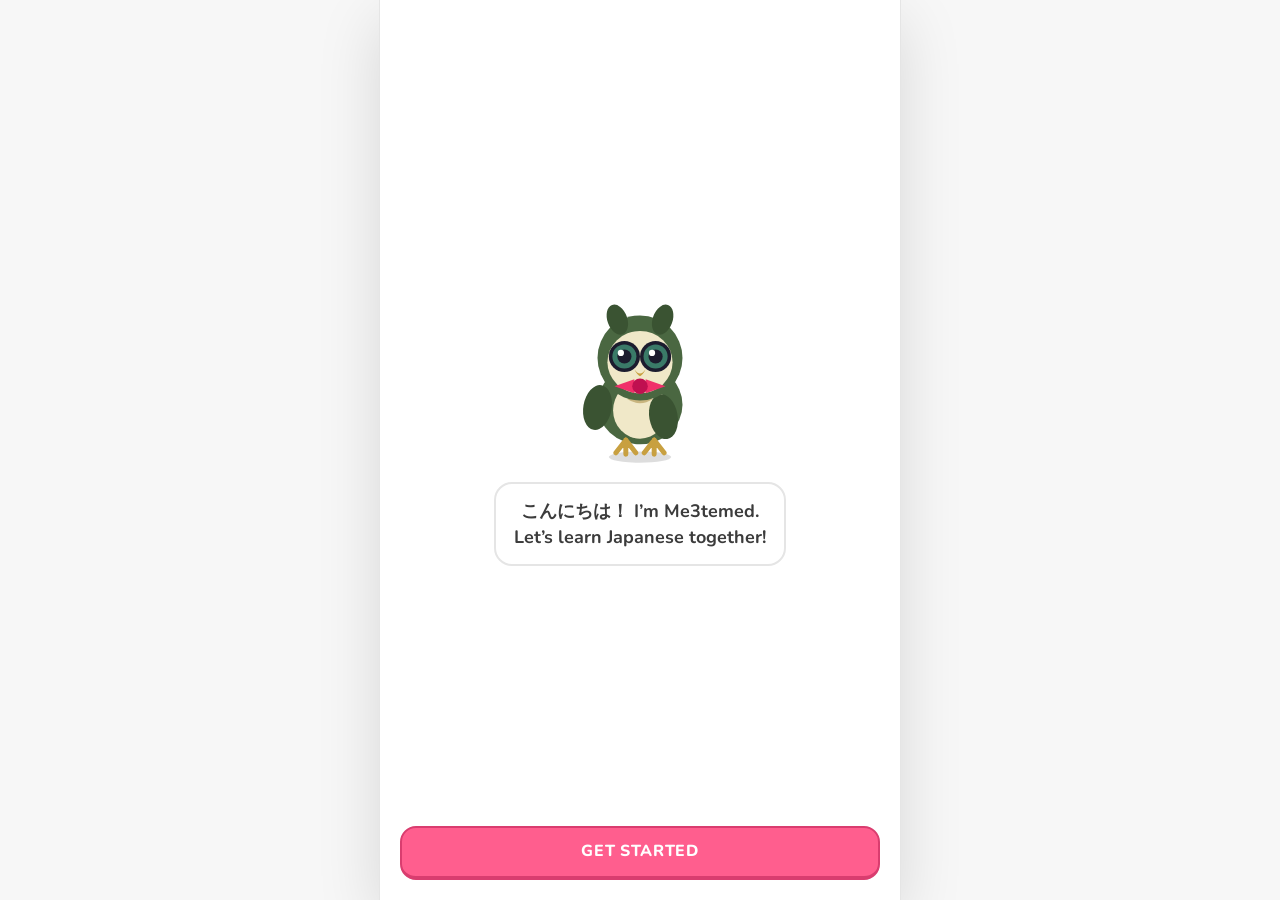
==== app/index.html @ 2edaefe3 "Add Sakura Study iPhone app (Duolingo-style PWA in app/) A separate mobile app that installs to the " ====
<!doctype html>
<html lang="en">
<head>
  <meta charset="utf-8">
  <meta name="viewport" content="width=device-width, initial-scale=1, viewport-fit=cover, user-scalable=no">
  <title>Sakura Study</title>
  <meta name="description" content="Learn Japanese for the JLPT N5 — bite-sized lessons, streaks and practice on the go.">
  <meta name="theme-color" content="#ff5e8e">
  <!-- iPhone: install to Home Screen and run full-screen -->
  <meta name="apple-mobile-web-app-capable" content="yes">
  <meta name="mobile-web-app-capable" content="yes">
  <meta name="apple-mobile-web-app-status-bar-style" content="default">
  <meta name="apple-mobile-web-app-title" content="Sakura Study">
  <link rel="apple-touch-icon" href="icons/icon-180.png">
  <link rel="icon" type="image/png" sizes="192x192" href="icons/icon-192.png">
  <link rel="manifest" href="manifest.webmanifest">
  <link rel="preconnect" href="https://fonts.googleapis.com">
  <link rel="preconnect" href="https://fonts.gstatic.com" crossorigin>
  <link href="https://fonts.googleapis.com/css2?family=Nunito:wght@600;700;800;900&display=swap" rel="stylesheet">
  <link rel="stylesheet" href="app.css">
</head>
<body>
  <div class="app">
    <main id="screen"></main>
    <nav id="tabbar" aria-label="Main"></nav>
  </div>
  <noscript><p style="padding:2rem;text-align:center">Sakura Study needs JavaScript.</p></noscript>

  <!-- Study content is shared with the website (../assets/js/data) -->
  <script defer src="../assets/js/data/grammar.js"></script>
  <script defer src="../assets/js/data/kana.js"></script>
  <script defer src="../assets/js/data/kanji.js"></script>
  <script defer src="../assets/js/data/vocab.js"></script>
  <script defer src="../assets/js/data/phrases.js"></script>
  <script defer src="../assets/js/data/practice.js"></script>

  <script defer src="js/core.js"></script>
  <script defer src="js/course.js"></script>
  <script defer src="js/lesson.js"></script>
  <script defer src="js/screens.js"></script>
  <script defer src="js/main.js"></script>
</body>
</html>
---- app/app.css ----
/* Sakura Study — iPhone app. Mobile-first, Duolingo-style: chunky 3D buttons, bright colours. */
:root {
  --pink: #ff5e8e; --pink-d: #d93d6f; --pink-soft: #ffe3ec;
  --green: #58cc02; --green-d: #46a302; --green-soft: #d7ffb8;
  --red: #ff4b4b; --red-d: #d63a3a; --red-soft: #ffdfe0;
  --blue: #1cb0f6; --blue-d: #1899d6;
  --gold: #ffc800; --gold-d: #e0ae00; --orange: #ff9600;
  --bg: #ffffff; --bg2: #f7f7f7; --card: #ffffff;
  --text: #3c3c3c; --text2: #777777; --text3: #afafaf;
  --line: #e5e5e5; --line-d: #cecece;
  --locked: #e5e5e5; --locked-d: #b7b7b7;
  --font: "Nunito", -apple-system, "SF Pro Rounded", "Hiragino Maru Gothic ProN", system-ui, sans-serif;
  --jp: "Hiragino Sans", "Hiragino Kaku Gothic ProN", "Noto Sans JP", "Yu Gothic", sans-serif;
  --safe-t: env(safe-area-inset-top, 0px); --safe-b: env(safe-area-inset-bottom, 0px);
  --tabbar: 64px;
}
@media (prefers-color-scheme: dark) {
  :root {
    --bg: #131f24; --bg2: #1a2a31; --card: #1a2a31;
    --text: #f1f7fb; --text2: #a5b5be; --text3: #52656d;
    --line: #37464f; --line-d: #2a373e; --locked: #37464f; --locked-d: #24323a;
    --pink-soft: #4a2333; --green-soft: #26391a; --red-soft: #452628;
  }
}

* { box-sizing: border-box; -webkit-tap-highlight-color: transparent; }
html, body { margin: 0; height: 100%; background: var(--bg); color: var(--text); font: 600 16px/1.45 var(--font); overscroll-behavior: none; }
body { -webkit-user-select: none; user-select: none; -webkit-touch-callout: none; }
input { -webkit-user-select: text; user-select: text; }
[lang="ja"], .jp { font-family: var(--jp); }
button { font: inherit; color: inherit; border: 0; background: none; padding: 0; cursor: pointer; touch-action: manipulation; }
h1, h2, h3 { margin: 0; font-weight: 800; letter-spacing: -.01em; }
p { margin: 0 0 .6em; }
a { color: var(--blue); }
.muted { color: var(--text2); }
.small { font-size: 13px; }
.center { text-align: center; }
.row { display: flex; align-items: center; gap: 10px; }
.row.center { justify-content: center; }
.ic { width: 22px; height: 22px; flex: none; }

/* ── App frame ── */
.app { position: relative; height: 100dvh; max-width: 520px; margin: 0 auto; display: flex; flex-direction: column; background: var(--bg); overflow: hidden; }
@media (min-width: 600px) { body { background: var(--bg2); } .app { box-shadow: 0 0 0 1px var(--line), 0 20px 60px #0002; } }
#screen { flex: 1; overflow-y: auto; -webkit-overflow-scrolling: touch; padding-top: var(--safe-t); padding-bottom: 24px; }
.screen { padding: 0 16px; }

#tabbar {
  display: grid; grid-template-columns: repeat(4, 1fr); flex: none; height: calc(var(--tabbar) + var(--safe-b)); padding-bottom: var(--safe-b);
  border-top: 2px solid var(--line); background: var(--bg);
}
#tabbar button { display: flex; flex-direction: column; align-items: center; justify-content: center; gap: 2px; color: var(--text3); font-size: 11px; font-weight: 800; text-transform: uppercase; letter-spacing: .04em; }
#tabbar button .ic, .tab-glyph { width: 28px; height: 28px; }
.tab-glyph { display: grid; place-items: center; font-size: 22px; font-weight: 700; }
#tabbar button.on { color: var(--pink); }
#tabbar button.on .ic, #tabbar button.on .tab-glyph { transform: scale(1.08); }
body.in-lesson #tabbar { display: none; }

/* ── Buttons (3D) ── */
.btn {
  display: inline-flex; align-items: center; justify-content: center; gap: 8px; min-height: 48px; padding: 0 20px; border-radius: 16px;
  background: var(--bg); color: var(--text); border: 2px solid var(--line); border-bottom-width: 4px;
  font-weight: 800; font-size: 15px; text-transform: uppercase; letter-spacing: .04em; transition: transform .05s, filter .1s;
}
.btn:active:not(:disabled) { transform: translateY(2px); border-bottom-width: 2px; margin-bottom: 2px; }
.btn.block { display: flex; width: 100%; }
.btn.block + .btn.block { margin-top: 10px; }
.btn.lg { min-height: 54px; font-size: 16px; }
.btn.primary { background: var(--pink); border-color: var(--pink-d); color: #fff; }
.btn.success { background: var(--green); border-color: var(--green-d); color: #fff; }
.btn.danger { background: var(--red); border-color: var(--red-d); color: #fff; }
.btn.unit-btn { background: var(--u); border-color: var(--ud); color: #fff; }
.btn.ghost { border-color: transparent; background: transparent; color: var(--blue); }
.btn.ghost.danger { color: var(--red); background: transparent; }
.btn:disabled { background: var(--line); border-color: var(--line); color: var(--text3); cursor: default; }
.icon-btn { width: 40px; height: 40px; display: grid; place-items: center; border-radius: 12px; color: var(--text3); }
.icon-btn .ic { width: 26px; height: 26px; }

/* ── Status bar ── */
.status-bar { position: sticky; top: 0; z-index: 10; display: flex; justify-content: space-between; align-items: center; margin: 0 -16px; padding: 10px 16px; background: var(--bg); border-bottom: 2px solid var(--line); }
.status { display: flex; align-items: center; gap: 6px; font-weight: 800; font-size: 16px; padding: 6px 8px; border-radius: 12px; }
.status:active { background: var(--bg2); }
.status.flag { font-size: 26px; padding: 0 4px; }
.status .ic { width: 24px; height: 24px; }
.status.streak { color: var(--text3); }
.status.streak.lit { color: var(--orange); }
.status.xp { color: var(--gold); }
.status.heart { color: var(--red); }

.install-tip { display: flex; align-items: center; gap: 12px; margin: 12px 0 0; padding: 12px 14px; border-radius: 16px; border: 2px solid var(--line); font-size: 14px; }
.install-tip > span { width: 36px; height: 36px; display: grid; place-items: center; border-radius: 10px; background: var(--blue); color: #fff; flex: none; }
.install-tip > div { flex: 1; }

.goal-strip { display: flex; align-items: center; gap: 10px; margin: 14px 0 4px; padding: 12px 14px; border: 2px solid var(--line); border-radius: 16px; font-size: 14px; cursor: pointer; }
.goal-strip > span { font-weight: 800; }
.goal-strip b { color: var(--text2); font-size: 13px; white-space: nowrap; }
.goal-bar { flex: 1; height: 14px; border-radius: 99px; background: var(--line); overflow: hidden; }
.goal-bar i { display: block; height: 100%; border-radius: inherit; background: var(--gold); box-shadow: inset 0 -4px 0 #0001; transition: width .6s; }

/* ── Learning path ── */
.unit { margin-top: 18px; }
.unit-head {
  position: sticky; top: 64px; z-index: 5; display: flex; align-items: center; justify-content: space-between; gap: 12px;
  padding: 14px 16px; border-radius: 16px; background: var(--u); color: #fff; box-shadow: 0 4px 0 var(--ud);
}
.unit-kicker { font-size: 13px; font-weight: 800; opacity: .85; text-transform: uppercase; letter-spacing: .05em; }
.unit-head h2 { font-size: 20px; line-height: 1.2; }
.unit-jp { font-size: 14px; opacity: .9; }
.guide-btn { width: 48px; height: 48px; flex: none; display: grid; place-items: center; border-radius: 14px; border: 2px solid #fff6; color: #fff; }
.guide-btn:active { background: #fff3; }
.nodes { display: flex; flex-direction: column; align-items: center; gap: 18px; padding: 28px 0 12px; }
.node-wrap { position: relative; display: flex; flex-direction: column; align-items: center; }
.node {
  width: 72px; height: 64px; border-radius: 50%; display: grid; place-items: center; color: #fff;
  background: var(--u); box-shadow: 0 7px 0 var(--ud); transition: transform .08s, box-shadow .08s;
}
.node .ic { width: 32px; height: 32px; }
.node:active { transform: translateY(5px); box-shadow: 0 2px 0 var(--ud); }
.node.done { background: var(--gold); box-shadow: 0 7px 0 var(--gold-d); }
.node.locked { background: var(--locked); box-shadow: 0 7px 0 var(--locked-d); color: var(--locked-d); }
.node.current { outline: 6px solid color-mix(in srgb, var(--u) 25%, transparent); outline-offset: 6px; animation: nodePulse 2s ease-in-out infinite; }
@keyframes nodePulse { 50% { outline-offset: 10px; outline-color: color-mix(in srgb, var(--u) 10%, transparent); } }
.start-bubble {
  position: absolute; top: -40px; padding: 7px 12px; border-radius: 12px; background: var(--bg); color: var(--u); border: 2px solid var(--line);
  font-weight: 800; font-size: 15px; letter-spacing: .04em; animation: bob 1.4s ease-in-out infinite; z-index: 2; white-space: nowrap;
}
.start-bubble::after { content: ""; position: absolute; left: 50%; bottom: -8px; width: 12px; height: 12px; background: var(--bg); border-right: 2px solid var(--line); border-bottom: 2px solid var(--line); transform: translateX(-50%) rotate(45deg); }
@keyframes bob { 50% { transform: translateY(-5px); } }
.path-owl { position: absolute; top: -10px; pointer-events: none; }
.path-owl .owl { width: 64px; }
.path-end { text-align: center; padding: 30px 0 10px; color: var(--text2); }
.path-end .owl { width: 110px; }

/* ── Sheets & toasts ── */
.sheet-overlay { position: fixed; inset: 0; z-index: 100; background: #0006; display: flex; align-items: flex-end; justify-content: center; opacity: 0; transition: opacity .2s; }
.sheet-overlay.open { opacity: 1; }
.sheet { width: 100%; max-width: 520px; max-height: 88dvh; overflow-y: auto; background: var(--bg); border-radius: 24px 24px 0 0; padding: 8px 20px calc(20px + var(--safe-b)); transform: translateY(40px); transition: transform .25s cubic-bezier(.2, .8, .2, 1); }
.sheet-overlay.open .sheet { transform: none; }
.sheet-grip { width: 40px; height: 5px; border-radius: 9px; background: var(--line); margin: 0 auto 14px; }
.sheet-body h2 { font-size: 22px; margin-bottom: 8px; }
.sheet-body .btn { margin-top: 14px; }
.sheet-body .btn.block + .btn.block { margin-top: 10px; }
.toast { position: fixed; left: 50%; top: calc(16px + var(--safe-t)); z-index: 200; transform: translate(-50%, -20px); opacity: 0; transition: .25s; padding: 12px 18px; border-radius: 16px; background: var(--text); color: var(--bg); font-weight: 800; font-size: 14px; max-width: 90vw; text-align: center; }
.toast.show { opacity: 1; transform: translate(-50%, 0); }
.confetti { position: fixed; inset: 0; width: 100vw; height: 100vh; pointer-events: none; z-index: 300; }

.lesson-pop { text-align: center; }
.pop-kicker { font-size: 13px; font-weight: 800; text-transform: uppercase; letter-spacing: .06em; color: var(--u, var(--pink)); }
.pop-preview { font-size: 26px; letter-spacing: .1em; margin: 10px 0 4px; color: var(--text); word-break: break-all; }
.guide section { padding: 12px 0; border-bottom: 2px solid var(--line); }
.guide h3 { font-size: 17px; color: var(--u); margin-bottom: 4px; }
.guide p { color: var(--text2); font-weight: 600; margin: 0; }
.guide > h3 { margin-top: 14px; color: var(--text); }
.guide-ex { display: flex; gap: 10px; align-items: center; margin-top: 8px; padding: 10px; border-radius: 14px; background: var(--bg2); }
.guide-ex small { color: var(--text2); }
.key-words { display: grid; grid-template-columns: repeat(2, 1fr); gap: 8px; margin-top: 8px; }
.kw { display: flex; flex-direction: column; align-items: flex-start; padding: 10px 12px; border: 2px solid var(--line); border-bottom-width: 4px; border-radius: 14px; text-align: left; }
.kw span { font-size: 18px; }
.kw small { color: var(--text2); font-size: 12px; }

/* streak / goal / hearts sheets */
.streak-big { display: inline-flex; align-items: center; gap: 4px; color: var(--orange); margin: 6px 0; }
.streak-big .ic { width: 72px; height: 72px; }
.streak-big b { font-size: 64px; line-height: 1; }
.streak-big.off { color: var(--text3); }
.week-dots { display: flex; justify-content: center; gap: 8px; margin: 14px 0; }
.week-dots span { display: flex; flex-direction: column; align-items: center; gap: 4px; font-size: 12px; color: var(--text3); font-weight: 800; }
.week-dots i { width: 34px; height: 34px; border-radius: 50%; background: var(--line); display: grid; place-items: center; color: #fff; }
.week-dots i .ic { width: 18px; height: 18px; }
.week-dots .on i { background: var(--orange); }
.week-dots .today { color: var(--orange); }
.goal-ring { display: flex; justify-content: center; margin: 10px 0; }
.ring-text { fill: var(--text); font: 800 20px var(--font); }
.hearts-row { display: flex; justify-content: center; gap: 6px; margin: 8px 0; color: var(--line); }
.hearts-row .ic { width: 40px; height: 40px; }
.hearts-row .on { color: var(--red); }

/* ── Screens ── */
.screen-head { padding: 20px 0 14px; }
.screen-head h1 { font-size: 26px; }
.seg { display: grid; grid-template-columns: 1fr 1fr; gap: 0; padding: 4px; border-radius: 16px; background: var(--bg2); margin-bottom: 14px; border: 2px solid var(--line); }
.seg button { min-height: 42px; border-radius: 12px; font-size: 18px; font-weight: 700; color: var(--text2); }
.seg button.on { background: var(--bg); color: var(--pink); box-shadow: 0 2px 0 var(--line); }
.letters-progress { display: flex; align-items: center; gap: 10px; margin: 16px 0 6px; font-size: 14px; color: var(--text2); }
.letters-title { font-size: 15px; text-transform: uppercase; letter-spacing: .05em; color: var(--text2); margin: 18px 0 10px; }
.letters { display: grid; grid-template-columns: repeat(5, 1fr); gap: 8px; }
.letters.combo { grid-template-columns: repeat(4, 1fr); }
.letter { position: relative; display: flex; flex-direction: column; align-items: center; justify-content: center; min-height: 70px; padding: 6px 2px 10px; border: 2px solid var(--line); border-bottom-width: 4px; border-radius: 14px; overflow: hidden; }
.letter span { font-size: 26px; line-height: 1.1; }
.letter small { color: var(--text3); font-size: 12px; font-weight: 800; }
.letter i { position: absolute; left: 8px; bottom: 5px; height: 4px; border-radius: 4px; background: var(--gold); max-width: calc(100% - 16px); }
.letter.empty { border: 0; }
.letter:active, .letter.pulse { transform: translateY(2px); border-bottom-width: 2px; background: var(--pink-soft); }

.practice-list { display: grid; gap: 12px; }
.pcard { display: flex; align-items: center; gap: 14px; padding: 14px; border: 2px solid var(--line); border-bottom-width: 4px; border-radius: 18px; text-align: left; }
.pcard:active { transform: translateY(2px); border-bottom-width: 2px; }
.pcard-icon { width: 54px; height: 54px; flex: none; display: grid; place-items: center; border-radius: 14px; background: var(--u); color: #fff; font-size: 26px; box-shadow: 0 4px 0 var(--ud); }
.pcard-text { flex: 1; display: flex; flex-direction: column; }
.pcard-text small { color: var(--text2); font-size: 14px; }
.chev { font-size: 30px; color: var(--text3); }
.phrasebook h3 { margin: 16px 0 8px; font-size: 15px; text-transform: uppercase; color: var(--text2); letter-spacing: .05em; }
.phrase { display: flex; gap: 12px; align-items: flex-start; width: 100%; padding: 10px 0; border-bottom: 2px solid var(--line); text-align: left; }
.phrase > span:last-child { display: flex; flex-direction: column; }
.phrase small { color: var(--text2); font-weight: 600; }
.phrase em { font-style: normal; color: var(--text); font-weight: 700; }

.profile-top { position: relative; text-align: center; padding: 24px 0 12px; margin: 0 -16px; background: linear-gradient(180deg, var(--pink-soft), transparent); }
.settings-btn { position: absolute; right: 12px; top: 12px; }
.avatar { width: 88px; height: 88px; border-radius: 50%; margin: 0 auto 10px; display: grid; place-items: center; background: var(--pink); color: #fff; font-size: 40px; box-shadow: 0 5px 0 var(--pink-d); }
.profile-top h1 { font-size: 24px; }
.section-label { font-size: 18px; margin: 20px 0 10px; }
.stat-grid { display: grid; grid-template-columns: 1fr 1fr; gap: 10px; }
.stat-box { display: grid; grid-template-columns: auto 1fr; grid-template-rows: auto auto; column-gap: 10px; align-items: center; padding: 12px; border: 2px solid var(--line); border-radius: 16px; }
.stat-box .s-ic { grid-row: span 2; }
.stat-box b { font-size: 20px; line-height: 1.1; }
.stat-box small { color: var(--text2); font-size: 13px; }
.s-ic .ic { width: 28px; height: 28px; }
.s-ic.flame { color: var(--orange); } .s-ic.bolt { color: var(--gold); } .s-ic.star { color: var(--pink); } .s-ic.book { color: var(--blue); }
.card { border: 2px solid var(--line); border-radius: 18px; padding: 14px; }
.week-chart { position: relative; display: grid; grid-template-columns: repeat(7, 1fr); align-items: end; gap: 8px; height: 150px; padding-bottom: 8px; }
.wk { display: flex; flex-direction: column; justify-content: flex-end; align-items: center; height: 100%; gap: 6px; }
.wk i { width: 100%; max-width: 30px; min-height: 4px; border-radius: 8px 8px 4px 4px; background: var(--gold); height: 0; }
.wk small { color: var(--text3); font-weight: 800; font-size: 12px; }
.goal-line { position: absolute; left: 14px; right: 14px; border-top: 2px dashed var(--line-d); }
.goal-line span { position: absolute; right: 0; top: -18px; font-size: 11px; color: var(--text3); }
.ach-list { display: grid; gap: 0; padding: 4px 14px; }
.ach { display: flex; align-items: center; gap: 12px; padding: 10px 0; border-bottom: 2px solid var(--line); opacity: .45; }
.ach:last-child { border-bottom: 0; }
.ach.on { opacity: 1; }
.ach > div { flex: 1; display: flex; flex-direction: column; }
.ach small { color: var(--text2); }
.ach .ic { color: var(--green); }
.ach-ic { width: 44px; height: 44px; display: grid; place-items: center; font-size: 24px; border-radius: 12px; background: var(--bg2); }
.screen-profile .btn.ghost { margin-top: 18px; text-transform: none; }

.settings .field { display: flex; flex-direction: column; gap: 8px; margin: 14px 0; }
.settings .field > span, .toggle > span { font-weight: 800; }
.settings input[data-name] { min-height: 48px; padding: 0 14px; border-radius: 14px; border: 2px solid var(--line); background: var(--bg2); font: inherit; color: var(--text); }
.goal-opts { display: grid; grid-template-columns: 1fr 1fr; gap: 8px; }
.goal-opts.three { grid-template-columns: repeat(3, 1fr); }
.goal-opts.list { grid-template-columns: 1fr; margin-top: 20px; align-self: stretch; }
.goal-opts button { display: flex; flex-direction: column; align-items: flex-start; padding: 12px 14px; border: 2px solid var(--line); border-bottom-width: 4px; border-radius: 14px; text-align: left; }
.goal-opts.list button { flex-direction: row; justify-content: space-between; align-items: center; gap: 12px; min-height: 58px; width: 100%; font-size: 17px; }
.goal-opts button small { color: var(--text2); }
.goal-opts button.on { border-color: var(--blue); background: color-mix(in srgb, var(--blue) 12%, transparent); color: var(--blue-d); }
.toggle { display: flex; justify-content: space-between; align-items: center; padding: 12px 0; border-bottom: 2px solid var(--line); }
.toggle input { display: none; }
.toggle i { width: 52px; height: 32px; border-radius: 99px; background: var(--line); position: relative; transition: .2s; }
.toggle i::after { content: ""; position: absolute; top: 3px; left: 3px; width: 26px; height: 26px; border-radius: 50%; background: #fff; box-shadow: 0 1px 3px #0003; transition: .2s; }
.toggle input:checked + i { background: var(--green); }
.toggle input:checked + i::after { transform: translateX(20px); }

/* ── Onboarding ── */
.onboard { position: fixed; inset: 0; z-index: 150; display: flex; flex-direction: column; max-width: 520px; margin: 0 auto; background: var(--bg); padding: calc(20px + var(--safe-t)) 20px calc(20px + var(--safe-b)); }
.ob-body { flex: 1; display: flex; flex-direction: column; align-items: center; justify-content: center; text-align: center; }
.ob-row { display: flex; align-items: center; gap: 10px; align-self: stretch; }
.ob-row .owl { width: 80px; flex: none; }
.onboard .owl.big { width: 170px; }
.speech-bubble { position: relative; margin-top: 18px; padding: 14px 18px; border: 2px solid var(--line); border-radius: 18px; font-size: 18px; font-weight: 700; }
.speech-bubble.left { margin: 0; text-align: left; }

/* ── Owl ── */
.owl { display: block; }
.owl.big { width: 150px; margin: 0 auto; }
.owl.mini { width: 70px; flex: none; }
.owl.cheer, .owl.wave { animation: hop 1.2s ease-in-out infinite; }
.owl.cheer .wing-l, .owl.wave .wing-r { transform-origin: 30px 80px; animation: flap .6s ease-in-out infinite alternate; }
.owl.sad { width: 110px; margin: 0 auto 6px; filter: saturate(.6); }
@keyframes hop { 50% { transform: translateY(-8px); } }
@keyframes flap { to { transform: rotate(-30deg); } }

/* ── Lesson player ── */
.lesson { position: fixed; inset: 0; z-index: 120; display: flex; flex-direction: column; max-width: 520px; margin: 0 auto; background: var(--bg); padding-top: var(--safe-t); }
.lesson-top { display: flex; align-items: center; gap: 12px; padding: 10px 14px; }
.lesson-bar { flex: 1; height: 16px; border-radius: 99px; background: var(--line); overflow: hidden; }
.lesson-bar span { display: block; height: 100%; width: 0; border-radius: inherit; background: var(--green); box-shadow: inset 0 -5px 0 #0001, inset 0 4px 0 #fff4; transition: width .4s cubic-bezier(.2, .8, .2, 1); }
.hearts { display: flex; align-items: center; gap: 4px; color: var(--red); font-weight: 800; font-size: 17px; }
.hearts .ic { width: 26px; height: 26px; }
.hearts.practice { color: var(--blue); }
.hearts.shake { animation: shake .45s; }
@keyframes shake { 20%, 60% { transform: translateX(-5px); } 40%, 80% { transform: translateX(5px); } }
.lesson-body { flex: 1; overflow-y: auto; padding: 8px 18px 20px; }
.ex { display: flex; flex-direction: column; gap: 18px; min-height: 100%; }
.ex-title { font-size: 22px; line-height: 1.25; }
.ex-tag { align-self: flex-start; display: inline-flex; align-items: center; gap: 6px; font-weight: 800; color: #a568cc; text-transform: uppercase; font-size: 14px; letter-spacing: .04em; }
.ex-tag .ic { width: 18px; height: 18px; }
.intro-card { margin-top: 10px; padding: 26px 18px; border: 2px solid var(--line); border-bottom-width: 5px; border-radius: 22px; text-align: center; }
.intro-jp { font-size: 76px; line-height: 1.15; font-weight: 600; }
.intro-jp.long { font-size: 36px; }
.intro-read { color: var(--text2); font-size: 18px; margin-top: 6px; }
.intro-en { font-size: 22px; font-weight: 800; margin: 6px 0 14px; }
.intro-words { margin-top: 14px; padding-top: 12px; border-top: 2px solid var(--line); color: var(--text2); font-size: 14px; }
.speaker { width: 48px; height: 48px; flex: none; display: grid; place-items: center; border-radius: 14px; background: var(--blue); color: #fff; box-shadow: 0 4px 0 var(--blue-d); }
.speaker .ic { width: 26px; height: 26px; }
.speaker.big { width: 96px; height: 80px; border-radius: 20px; box-shadow: 0 6px 0 var(--blue-d); }
.speaker.big .ic { width: 44px; height: 44px; }
.speaker.slow { width: 64px; height: 64px; margin-left: 12px; align-self: flex-end; }
.speaker.sm { width: 34px; height: 34px; border-radius: 10px; box-shadow: 0 3px 0 var(--blue-d); }
.speaker.sm .ic { width: 18px; height: 18px; }
.speaker:active, .speaker.pulse { transform: translateY(3px); box-shadow: 0 1px 0 var(--blue-d); }
.listen-row { display: flex; justify-content: center; align-items: flex-end; padding: 16px 0; }
.prompt-row { display: flex; align-items: center; gap: 12px; }
.prompt-row .owl.mini { width: 80px; }
.bubble-prompt { flex: 1; padding: 14px 16px; border: 2px solid var(--line); border-radius: 18px; }
.bubble-prompt .jp { font-size: 44px; line-height: 1.2; }
.bubble-prompt .jp.small { font-size: 24px; }
.bubble-prompt span:not(.jp) { font-size: 20px; font-weight: 700; }
.bubble-prompt.speech { position: relative; }
.romaji { color: var(--text2); font-size: 14px; margin-top: 2px; }
.choices { display: grid; gap: 10px; margin-top: auto; }
.choices.grid { grid-template-columns: 1fr 1fr; }
.choice { display: flex; align-items: center; gap: 12px; min-height: 58px; padding: 10px 14px; border: 2px solid var(--line); border-bottom-width: 4px; border-radius: 16px; text-align: left; font-size: 18px; }
.choices.grid .choice { flex-direction: column; justify-content: center; min-height: 100px; }
.choices.grid .choice .jp { font-size: 40px; }
.choice .num { width: 28px; height: 28px; flex: none; display: grid; place-items: center; border: 2px solid var(--line); border-radius: 8px; font-size: 13px; color: var(--text3); }
.choices.grid .num { display: none; }
.choice .jp { font-size: 22px; }
.choice:active { transform: translateY(2px); border-bottom-width: 2px; }
.choice.sel { border-color: #84d8ff; background: color-mix(in srgb, var(--blue) 14%, transparent); color: var(--blue-d); }
.choice.sel .num { border-color: #84d8ff; color: var(--blue); }
.answer-line { min-height: 116px; display: flex; flex-wrap: wrap; align-content: flex-start; gap: 8px; padding: 10px 0; border-top: 2px solid var(--line); border-bottom: 2px solid var(--line); background: repeating-linear-gradient(transparent 0 55px, var(--line) 55px 57px); }
.tiles { display: flex; flex-wrap: wrap; gap: 8px; justify-content: center; margin-top: auto; }
.tile { min-height: 46px; padding: 6px 14px; border: 2px solid var(--line); border-bottom-width: 4px; border-radius: 14px; font-size: 17px; font-weight: 700; background: var(--bg); }
.tile.jp { font-size: 19px; font-weight: 500; }
.tile:active { transform: translateY(2px); border-bottom-width: 2px; }
.tile.used { background: var(--line); color: transparent; border-color: var(--line); pointer-events: none; }
.tile.sel { border-color: #84d8ff; background: color-mix(in srgb, var(--blue) 14%, transparent); color: var(--blue-d); }
.fill-sentence { font-size: 26px; text-align: center; padding: 18px 8px; line-height: 1.8; }
.blank { display: inline-block; min-width: 64px; margin: 0 4px; border-bottom: 3px solid var(--text3); color: var(--blue-d); }
.blank.filled { border-color: var(--blue); }
.match { display: grid; grid-template-columns: 1fr 1fr; gap: 12px; margin-top: auto; }
.match-col { display: grid; gap: 10px; }
.match-tile { width: 100%; min-height: 60px; font-size: 16px; }
.match-tile.jp { font-size: 22px; }
.match-tile.done { opacity: .35; border-color: var(--line); border-bottom-width: 2px; background: var(--bg2); color: var(--text3); }
.match-tile.bad { border-color: var(--red); background: var(--red-soft); color: var(--red-d); animation: shake .45s; }

.lesson-foot { flex: none; padding: 14px 18px calc(16px + var(--safe-b)); border-top: 2px solid var(--line); }
.lesson-foot.feedback { border-top: 0; animation: up .2s ease-out; }
.lesson-foot.good { background: var(--green-soft); }
.lesson-foot.bad { background: var(--red-soft); }
@keyframes up { from { transform: translateY(30px); opacity: .5; } }
.fb { margin-bottom: 14px; }
.fb-head { display: flex; align-items: center; gap: 10px; font-size: 22px; }
.good .fb-head { color: var(--green-d); }
.bad .fb-head { color: var(--red-d); }
.fb-icon { width: 34px; height: 34px; display: grid; place-items: center; border-radius: 50%; background: #fff; }
.fb-icon .ic { width: 22px; height: 22px; stroke-width: 3.2; }
.fb-solution { margin-top: 6px; font-size: 18px; color: var(--red-d); font-weight: 700; }
.fb-solution.jp { font-size: 22px; font-weight: 600; }
.fb-meaning { margin-top: 2px; color: var(--text2); }
.good .fb-meaning { color: var(--green-d); }

.result { justify-content: center; gap: 14px; }
.result h1 { font-size: 28px; color: var(--gold-d); }
.stat-tiles { display: grid; grid-template-columns: repeat(3, 1fr); gap: 10px; }
.stat-tile { border-radius: 16px; border: 2px solid; overflow: hidden; }
.stat-tile span { display: block; padding: 4px; color: #fff; font-size: 12px; font-weight: 800; text-transform: uppercase; }
.stat-tile b { display: flex; justify-content: center; align-items: center; gap: 4px; padding: 12px 4px; font-size: 18px; background: var(--bg); }
.stat-tile b .ic { width: 20px; height: 20px; }
.stat-tile.xp { border-color: var(--gold); } .stat-tile.xp span { background: var(--gold); } .stat-tile.xp b { color: var(--gold-d); }
.stat-tile.acc { border-color: var(--green); } .stat-tile.acc span { background: var(--green); } .stat-tile.acc b { color: var(--green-d); }
.stat-tile.time { border-color: var(--blue); } .stat-tile.time span { background: var(--blue); } .stat-tile.time b { color: var(--blue-d); }

@media (prefers-reduced-motion: reduce) { *, *::before, *::after { animation: none !important; transition: none !important; } }
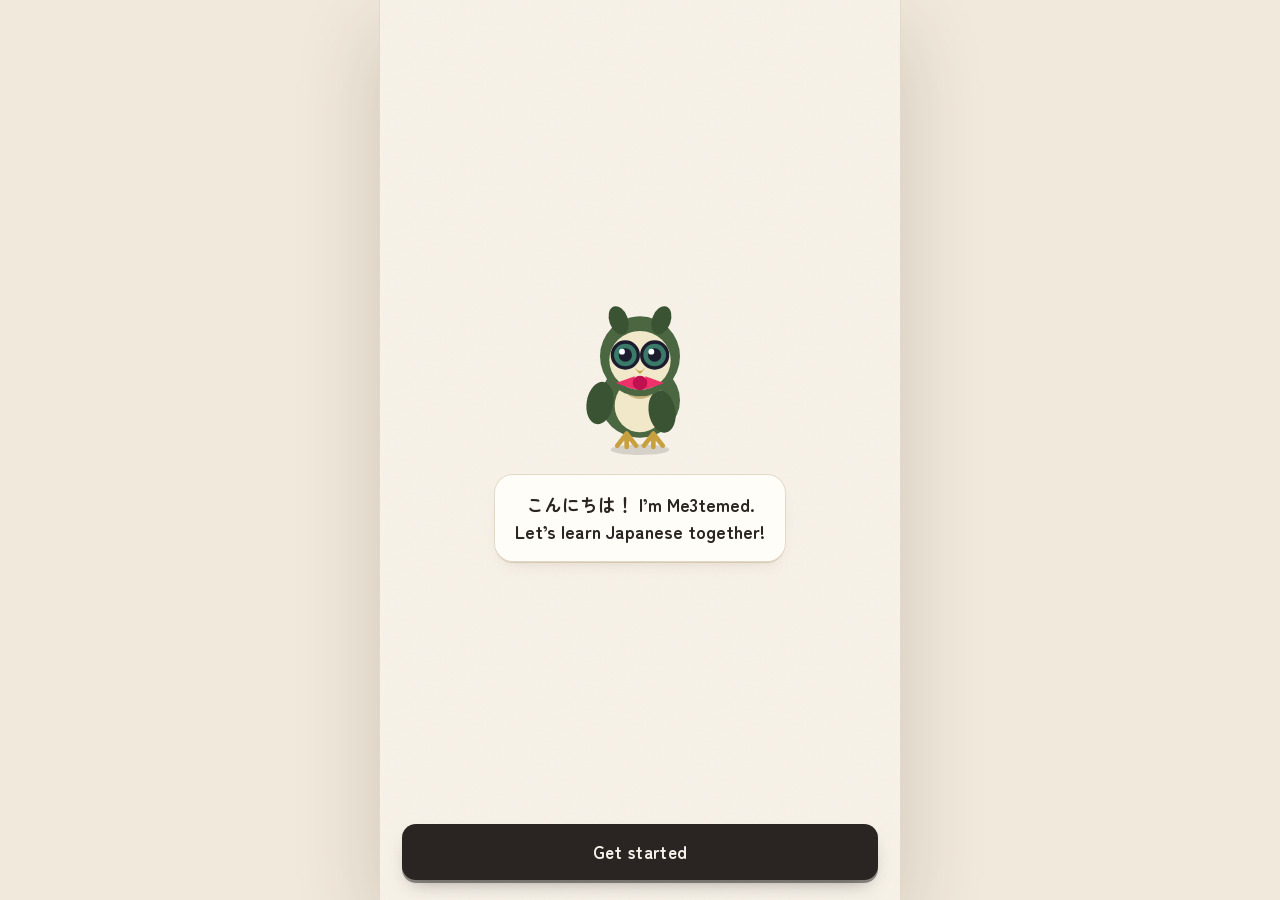
==== commit e0b73ca9: "Give the iPhone app its own look: a journey through Japan Same learning loop, distinct design instea" ====
--- a/app/index.html
+++ b/app/index.html
@@ -5,7 +5,8 @@
   <meta name="viewport" content="width=device-width, initial-scale=1, viewport-fit=cover, user-scalable=no">
   <title>Sakura Study</title>
   <meta name="description" content="Learn Japanese for the JLPT N5 — bite-sized lessons, streaks and practice on the go.">
-  <meta name="theme-color" content="#ff5e8e">
+  <meta name="theme-color" content="#f8f3ea" media="(prefers-color-scheme: light)">
+  <meta name="theme-color" content="#151a2b" media="(prefers-color-scheme: dark)">
   <!-- iPhone: install to Home Screen and run full-screen -->
   <meta name="apple-mobile-web-app-capable" content="yes">
   <meta name="mobile-web-app-capable" content="yes">
@@ -16,7 +17,7 @@
   <link rel="manifest" href="manifest.webmanifest">
   <link rel="preconnect" href="https://fonts.googleapis.com">
   <link rel="preconnect" href="https://fonts.gstatic.com" crossorigin>
-  <link href="https://fonts.googleapis.com/css2?family=Nunito:wght@600;700;800;900&display=swap" rel="stylesheet">
+  <link href="https://fonts.googleapis.com/css2?family=Shippori+Mincho:wght@600;700;800&family=Zen+Maru+Gothic:wght@500;700&display=swap" rel="stylesheet">
   <link rel="stylesheet" href="app.css">
 </head>
 <body>
--- a/app/app.css
+++ b/app/app.css
@@ -1,366 +1,423 @@
-/* Sakura Study — iPhone app. Mobile-first, Duolingo-style: chunky 3D buttons, bright colours. */
+/* Sakura Study — iPhone app
+   Look & feel: a journey through Japan on washi paper — sumi ink, hanko stamps,
+   lanterns and sakura petals. Light = "day" (washi), dark = "night" (indigo + lantern gold). */
 :root {
-  --pink: #ff5e8e; --pink-d: #d93d6f; --pink-soft: #ffe3ec;
-  --green: #58cc02; --green-d: #46a302; --green-soft: #d7ffb8;
-  --red: #ff4b4b; --red-d: #d63a3a; --red-soft: #ffdfe0;
-  --blue: #1cb0f6; --blue-d: #1899d6;
-  --gold: #ffc800; --gold-d: #e0ae00; --orange: #ff9600;
-  --bg: #ffffff; --bg2: #f7f7f7; --card: #ffffff;
-  --text: #3c3c3c; --text2: #777777; --text3: #afafaf;
-  --line: #e5e5e5; --line-d: #cecece;
-  --locked: #e5e5e5; --locked-d: #b7b7b7;
-  --font: "Nunito", -apple-system, "SF Pro Rounded", "Hiragino Maru Gothic ProN", system-ui, sans-serif;
-  --jp: "Hiragino Sans", "Hiragino Kaku Gothic ProN", "Noto Sans JP", "Yu Gothic", sans-serif;
+  --paper: #f8f3ea;        /* washi */
+  --paper-2: #f1e9dc;
+  --card: #fffdf8;
+  --ink: #2a2522;          /* sumi */
+  --ink-2: #6b625b;
+  --ink-3: #a99f95;
+  --rule: #e4d9c8;
+  --rule-2: #d6c8b3;
+  --sakura: #d9577c; --sakura-d: #b03f60; --sakura-soft: #f9e1e7;
+  --beni: #c23a3a;         /* hanko red */
+  --matcha: #5f8a37; --matcha-soft: #e6efd8;
+  --shu: #c4473a; --shu-soft: #f7e2dc;
+  --ai: #3b5a8c;           /* indigo */
+  --gold: #c9922a; --gold-soft: #f6ead0;
+  --lantern: #e2843a;
+  --locked: #e9e1d4; --locked-ink: #bdb2a3;
+  --shadow: 0 1px 0 #fff8, 0 2px 0 var(--rule-2), 0 8px 18px -10px #6b4b2a40;
+  --shadow-press: 0 1px 0 var(--rule-2);
+  --font: "Zen Maru Gothic", "Hiragino Maru Gothic ProN", -apple-system, system-ui, sans-serif;
+  --mincho: "Shippori Mincho", "Hiragino Mincho ProN", "Yu Mincho", serif;
+  --jp: "Zen Maru Gothic", "Hiragino Sans", "Hiragino Kaku Gothic ProN", sans-serif;
   --safe-t: env(safe-area-inset-top, 0px); --safe-b: env(safe-area-inset-bottom, 0px);
-  --tabbar: 64px;
+  --washi: url("data:image/svg+xml,%3Csvg xmlns='http://www.w3.org/2000/svg' width='160' height='160'%3E%3Cfilter id='n'%3E%3CfeTurbulence type='fractalNoise' baseFrequency='.8' numOctaves='2' stitchTiles='stitch'/%3E%3CfeColorMatrix values='0 0 0 0 .45 0 0 0 0 .35 0 0 0 0 .25 0 0 0 .05 0'/%3E%3C/filter%3E%3Crect width='160' height='160' filter='url(%23n)'/%3E%3C/svg%3E");
 }
 @media (prefers-color-scheme: dark) {
   :root {
-    --bg: #131f24; --bg2: #1a2a31; --card: #1a2a31;
-    --text: #f1f7fb; --text2: #a5b5be; --text3: #52656d;
-    --line: #37464f; --line-d: #2a373e; --locked: #37464f; --locked-d: #24323a;
-    --pink-soft: #4a2333; --green-soft: #26391a; --red-soft: #452628;
+    --paper: #151a2b; --paper-2: #1b2236; --card: #1e2639;
+    --ink: #f2ebe0; --ink-2: #b9b0a4; --ink-3: #6f6a6a;
+    --rule: #2c3550; --rule-2: #232b43;
+    --sakura-soft: #3a2433; --matcha-soft: #24331f; --shu-soft: #3d2423; --gold-soft: #3a3020;
+    --locked: #262e45; --locked-ink: #4d5672;
+    --shadow: 0 2px 0 #0e1220, 0 10px 20px -12px #000a;
+    --shadow-press: 0 1px 0 #0e1220;
+    --washi: none;
   }
 }
 
 * { box-sizing: border-box; -webkit-tap-highlight-color: transparent; }
-html, body { margin: 0; height: 100%; background: var(--bg); color: var(--text); font: 600 16px/1.45 var(--font); overscroll-behavior: none; }
+html, body { margin: 0; height: 100%; color: var(--ink); font: 500 16px/1.5 var(--font); overscroll-behavior: none; background: var(--paper); }
 body { -webkit-user-select: none; user-select: none; -webkit-touch-callout: none; }
 input { -webkit-user-select: text; user-select: text; }
 [lang="ja"], .jp { font-family: var(--jp); }
 button { font: inherit; color: inherit; border: 0; background: none; padding: 0; cursor: pointer; touch-action: manipulation; }
-h1, h2, h3 { margin: 0; font-weight: 800; letter-spacing: -.01em; }
+h1, h2, h3 { margin: 0; font-weight: 700; letter-spacing: .01em; }
+h1, h2 { font-family: var(--mincho); }
 p { margin: 0 0 .6em; }
-a { color: var(--blue); }
-.muted { color: var(--text2); }
+a { color: var(--ai); }
+.muted { color: var(--ink-2); }
 .small { font-size: 13px; }
 .center { text-align: center; }
 .row { display: flex; align-items: center; gap: 10px; }
 .row.center { justify-content: center; }
 .ic { width: 22px; height: 22px; flex: none; }
 
-/* ── App frame ── */
-.app { position: relative; height: 100dvh; max-width: 520px; margin: 0 auto; display: flex; flex-direction: column; background: var(--bg); overflow: hidden; }
-@media (min-width: 600px) { body { background: var(--bg2); } .app { box-shadow: 0 0 0 1px var(--line), 0 20px 60px #0002; } }
-#screen { flex: 1; overflow-y: auto; -webkit-overflow-scrolling: touch; padding-top: var(--safe-t); padding-bottom: 24px; }
-.screen { padding: 0 16px; }
-
+/* ── Frame ── */
+.app { position: relative; height: 100dvh; max-width: 520px; margin: 0 auto; display: flex; flex-direction: column; overflow: hidden; background: var(--paper) var(--washi); }
+@media (min-width: 600px) { body { background: var(--paper-2); } .app { box-shadow: 0 0 0 1px var(--rule), 0 30px 80px #3a2a1a30; } }
+#screen { flex: 1; overflow-y: auto; -webkit-overflow-scrolling: touch; padding-top: var(--safe-t); padding-bottom: calc(96px + var(--safe-b)); }
+.screen { padding: 0 18px; position: relative; }
+
+/* Floating tab bar with kanji */
 #tabbar {
-  display: grid; grid-template-columns: repeat(4, 1fr); flex: none; height: calc(var(--tabbar) + var(--safe-b)); padding-bottom: var(--safe-b);
-  border-top: 2px solid var(--line); background: var(--bg);
-}
-#tabbar button { display: flex; flex-direction: column; align-items: center; justify-content: center; gap: 2px; color: var(--text3); font-size: 11px; font-weight: 800; text-transform: uppercase; letter-spacing: .04em; }
-#tabbar button .ic, .tab-glyph { width: 28px; height: 28px; }
-.tab-glyph { display: grid; place-items: center; font-size: 22px; font-weight: 700; }
-#tabbar button.on { color: var(--pink); }
-#tabbar button.on .ic, #tabbar button.on .tab-glyph { transform: scale(1.08); }
+  position: absolute; left: 14px; right: 14px; bottom: calc(10px + var(--safe-b)); z-index: 20;
+  display: grid; grid-template-columns: repeat(4, 1fr); height: 66px; padding: 6px; border-radius: 22px;
+  background: color-mix(in srgb, var(--card) 88%, transparent); backdrop-filter: blur(14px); -webkit-backdrop-filter: blur(14px);
+  box-shadow: 0 0 0 1px var(--rule), 0 12px 30px -12px #5a3a2050;
+}
+#tabbar button { display: flex; flex-direction: column; align-items: center; justify-content: center; gap: 1px; border-radius: 16px; color: var(--ink-3); font-size: 11px; font-weight: 700; letter-spacing: .03em; }
+.tab-glyph { font-family: var(--mincho); font-size: 24px; line-height: 1.1; font-weight: 700; }
+#tabbar button.on { color: var(--ink); background: var(--paper-2); }
+#tabbar button.on .tab-glyph { color: var(--sakura); }
 body.in-lesson #tabbar { display: none; }
 
-/* ── Buttons (3D) ── */
+/* ── Buttons: flat paper with a soft lift ── */
 .btn {
-  display: inline-flex; align-items: center; justify-content: center; gap: 8px; min-height: 48px; padding: 0 20px; border-radius: 16px;
-  background: var(--bg); color: var(--text); border: 2px solid var(--line); border-bottom-width: 4px;
-  font-weight: 800; font-size: 15px; text-transform: uppercase; letter-spacing: .04em; transition: transform .05s, filter .1s;
-}
-.btn:active:not(:disabled) { transform: translateY(2px); border-bottom-width: 2px; margin-bottom: 2px; }
+  display: inline-flex; align-items: center; justify-content: center; gap: 8px; min-height: 50px; padding: 0 20px; border-radius: 14px;
+  background: var(--card); color: var(--ink); box-shadow: 0 0 0 1.5px var(--rule-2), var(--shadow);
+  font-weight: 700; font-size: 16px; letter-spacing: .02em; transition: transform .08s, box-shadow .08s;
+}
+.btn:active:not(:disabled) { transform: translateY(2px); box-shadow: 0 0 0 1.5px var(--rule-2), var(--shadow-press); }
 .btn.block { display: flex; width: 100%; }
 .btn.block + .btn.block { margin-top: 10px; }
-.btn.lg { min-height: 54px; font-size: 16px; }
-.btn.primary { background: var(--pink); border-color: var(--pink-d); color: #fff; }
-.btn.success { background: var(--green); border-color: var(--green-d); color: #fff; }
-.btn.danger { background: var(--red); border-color: var(--red-d); color: #fff; }
-.btn.unit-btn { background: var(--u); border-color: var(--ud); color: #fff; }
-.btn.ghost { border-color: transparent; background: transparent; color: var(--blue); }
-.btn.ghost.danger { color: var(--red); background: transparent; }
-.btn:disabled { background: var(--line); border-color: var(--line); color: var(--text3); cursor: default; }
-.icon-btn { width: 40px; height: 40px; display: grid; place-items: center; border-radius: 12px; color: var(--text3); }
+.btn.lg { min-height: 56px; font-size: 17px; }
+.btn.primary { background: var(--ink); color: var(--paper); box-shadow: 0 3px 0 #0006, 0 10px 20px -10px #2a252280; }
+@media (prefers-color-scheme: dark) { .btn.primary { background: var(--sakura); color: #fff; box-shadow: 0 3px 0 var(--sakura-d); } }
+.btn.success { background: var(--matcha); color: #fff; box-shadow: 0 3px 0 #3f6123; }
+.btn.danger { background: var(--shu); color: #fff; box-shadow: 0 3px 0 #8f2f25; }
+.btn.unit-btn { background: var(--u); color: #fff; box-shadow: 0 3px 0 var(--ud); }
+.btn.ghost { background: transparent; box-shadow: none; color: var(--ai); }
+.btn.ghost.danger { color: var(--shu); background: transparent; box-shadow: none; }
+.btn:disabled { background: var(--locked); color: var(--locked-ink); box-shadow: none; cursor: default; }
+.icon-btn { width: 40px; height: 40px; display: grid; place-items: center; border-radius: 12px; color: var(--ink-3); }
 .icon-btn .ic { width: 26px; height: 26px; }
 
 /* ── Status bar ── */
-.status-bar { position: sticky; top: 0; z-index: 10; display: flex; justify-content: space-between; align-items: center; margin: 0 -16px; padding: 10px 16px; background: var(--bg); border-bottom: 2px solid var(--line); }
-.status { display: flex; align-items: center; gap: 6px; font-weight: 800; font-size: 16px; padding: 6px 8px; border-radius: 12px; }
-.status:active { background: var(--bg2); }
-.status.flag { font-size: 26px; padding: 0 4px; }
-.status .ic { width: 24px; height: 24px; }
-.status.streak { color: var(--text3); }
-.status.streak.lit { color: var(--orange); }
+.status-bar { position: sticky; top: 0; z-index: 10; display: flex; justify-content: space-between; align-items: center; margin: 0 -18px; padding: 10px 18px; background: color-mix(in srgb, var(--paper) 92%, transparent); backdrop-filter: blur(10px); -webkit-backdrop-filter: blur(10px); border-bottom: 1px solid var(--rule); }
+.status { display: flex; align-items: center; gap: 5px; font-weight: 700; font-size: 16px; padding: 6px 10px; border-radius: 999px; background: var(--card); box-shadow: 0 0 0 1px var(--rule); }
+.status.flag { font-size: 22px; padding: 2px 8px; }
+.status .ic { width: 20px; height: 20px; }
+.status.streak { color: var(--ink-3); }
+.status.streak.lit { color: var(--lantern); }
 .status.xp { color: var(--gold); }
-.status.heart { color: var(--red); }
-
-.install-tip { display: flex; align-items: center; gap: 12px; margin: 12px 0 0; padding: 12px 14px; border-radius: 16px; border: 2px solid var(--line); font-size: 14px; }
-.install-tip > span { width: 36px; height: 36px; display: grid; place-items: center; border-radius: 10px; background: var(--blue); color: #fff; flex: none; }
+.status.heart { color: var(--sakura); }
+
+.install-tip { display: flex; align-items: center; gap: 12px; margin: 14px 0 0; padding: 12px 14px; border-radius: 16px; background: var(--card); box-shadow: 0 0 0 1px var(--rule); font-size: 14px; }
+.install-tip > span { width: 36px; height: 36px; display: grid; place-items: center; border-radius: 10px; background: var(--ai); color: #fff; flex: none; }
 .install-tip > div { flex: 1; }
 
-.goal-strip { display: flex; align-items: center; gap: 10px; margin: 14px 0 4px; padding: 12px 14px; border: 2px solid var(--line); border-radius: 16px; font-size: 14px; cursor: pointer; }
-.goal-strip > span { font-weight: 800; }
-.goal-strip b { color: var(--text2); font-size: 13px; white-space: nowrap; }
-.goal-bar { flex: 1; height: 14px; border-radius: 99px; background: var(--line); overflow: hidden; }
-.goal-bar i { display: block; height: 100%; border-radius: inherit; background: var(--gold); box-shadow: inset 0 -4px 0 #0001; transition: width .6s; }
-
-/* ── Learning path ── */
-.unit { margin-top: 18px; }
+.goal-strip { display: flex; align-items: center; gap: 12px; margin: 16px 0 6px; padding: 12px 16px; border-radius: 16px; background: var(--card); box-shadow: 0 0 0 1px var(--rule); font-size: 14px; cursor: pointer; }
+.goal-strip > span { font-weight: 700; }
+.goal-strip b { color: var(--ink-2); font-size: 13px; white-space: nowrap; }
+.goal-bar { flex: 1; height: 10px; border-radius: 99px; background: var(--paper-2); overflow: hidden; box-shadow: inset 0 0 0 1px var(--rule); }
+.goal-bar i { display: block; height: 100%; border-radius: inherit; background: linear-gradient(90deg, var(--gold), var(--lantern)); transition: width .6s; }
+
+/* Falling petals on the path */
+.petals { position: absolute; inset: 0; pointer-events: none; overflow: hidden; z-index: 0; }
+.petals i { position: absolute; top: -20px; width: 12px; height: 10px; border-radius: 80% 0 80% 0; background: #f4b6c6; opacity: .7; animation: fall linear infinite; }
+.petals i:nth-child(1) { left: 8%; animation-duration: 14s; }
+.petals i:nth-child(2) { left: 30%; animation-duration: 19s; animation-delay: -6s; transform: scale(.7); }
+.petals i:nth-child(3) { left: 55%; animation-duration: 16s; animation-delay: -3s; }
+.petals i:nth-child(4) { left: 75%; animation-duration: 21s; animation-delay: -11s; transform: scale(.8); }
+.petals i:nth-child(5) { left: 92%; animation-duration: 17s; animation-delay: -8s; }
+@keyframes fall { to { top: 105%; transform: translateX(60px) rotate(540deg); } }
+
+/* ── The path ── */
+.unit { position: relative; z-index: 1; margin-top: 26px; }
 .unit-head {
-  position: sticky; top: 64px; z-index: 5; display: flex; align-items: center; justify-content: space-between; gap: 12px;
-  padding: 14px 16px; border-radius: 16px; background: var(--u); color: #fff; box-shadow: 0 4px 0 var(--ud);
-}
-.unit-kicker { font-size: 13px; font-weight: 800; opacity: .85; text-transform: uppercase; letter-spacing: .05em; }
-.unit-head h2 { font-size: 20px; line-height: 1.2; }
-.unit-jp { font-size: 14px; opacity: .9; }
-.guide-btn { width: 48px; height: 48px; flex: none; display: grid; place-items: center; border-radius: 14px; border: 2px solid #fff6; color: #fff; }
-.guide-btn:active { background: #fff3; }
-.nodes { display: flex; flex-direction: column; align-items: center; gap: 18px; padding: 28px 0 12px; }
-.node-wrap { position: relative; display: flex; flex-direction: column; align-items: center; }
+  position: sticky; top: 62px; z-index: 5; display: flex; align-items: center; gap: 14px; padding: 12px 14px;
+  border-radius: 18px; background: var(--card); box-shadow: 0 0 0 1px var(--rule), var(--shadow); border-left: 6px solid var(--u);
+}
+.chapter { writing-mode: vertical-rl; font-family: var(--mincho); font-weight: 700; font-size: 15px; letter-spacing: .1em; color: #fff; background: var(--u); padding: 8px 5px; border-radius: 8px; flex: none; }
+.unit-text { flex: 1; min-width: 0; }
+.unit-head h2 { font-size: 20px; line-height: 1.25; }
+.unit-meta { color: var(--ink-2); font-size: 13px; font-weight: 600; }
+.guide-btn { width: 44px; height: 44px; flex: none; display: grid; place-items: center; border-radius: 12px; color: var(--u); background: var(--paper-2); }
+.guide-btn:active { transform: scale(.95); }
+.nodes { position: relative; display: flex; flex-direction: column; align-items: center; padding: 18px 0 0; }
+.trail { position: absolute; top: 18px; left: 50%; width: 360px; transform: translateX(-50%); overflow: visible; pointer-events: none; }
+.trail-line { fill: none; stroke: var(--rule-2); stroke-width: 6; stroke-linecap: round; stroke-dasharray: 1 12; }
+.trail-done { fill: none; stroke: var(--u); stroke-width: 6; stroke-linecap: round; opacity: .55; }
+.node-wrap { position: relative; height: 96px; display: flex; flex-direction: column; align-items: center; justify-content: center; }
 .node {
-  width: 72px; height: 64px; border-radius: 50%; display: grid; place-items: center; color: #fff;
-  background: var(--u); box-shadow: 0 7px 0 var(--ud); transition: transform .08s, box-shadow .08s;
-}
-.node .ic { width: 32px; height: 32px; }
-.node:active { transform: translateY(5px); box-shadow: 0 2px 0 var(--ud); }
-.node.done { background: var(--gold); box-shadow: 0 7px 0 var(--gold-d); }
-.node.locked { background: var(--locked); box-shadow: 0 7px 0 var(--locked-d); color: var(--locked-d); }
-.node.current { outline: 6px solid color-mix(in srgb, var(--u) 25%, transparent); outline-offset: 6px; animation: nodePulse 2s ease-in-out infinite; }
-@keyframes nodePulse { 50% { outline-offset: 10px; outline-color: color-mix(in srgb, var(--u) 10%, transparent); } }
+  position: relative; width: 66px; height: 66px; border-radius: 50%; display: grid; place-items: center;
+  background: var(--card); color: var(--u); box-shadow: 0 0 0 3px var(--u), 0 5px 0 3px var(--ud), 0 12px 20px -8px #5a3a2060;
+  transition: transform .1s;
+}
+.node:active { transform: translateY(3px) scale(.97); }
+.stop-num { font-family: var(--mincho); font-size: 24px; font-weight: 700; }
+.node.current { background: var(--u); color: #fff; animation: glow 2.4s ease-in-out infinite; }
+.node.current .stop-num { font-size: 26px; }
+@keyframes glow { 50% { box-shadow: 0 0 0 3px var(--u), 0 5px 0 3px var(--ud), 0 0 0 14px color-mix(in srgb, var(--u) 18%, transparent); } }
+.node.done { background: var(--card); box-shadow: 0 0 0 3px var(--rule-2), 0 5px 0 3px var(--rule), 0 10px 18px -10px #5a3a2040; }
+.stamp { display: grid; place-items: center; width: 46px; height: 46px; border-radius: 10px; border: 3px solid var(--beni); color: var(--beni); font-family: var(--mincho); font-size: 24px; font-weight: 800; transform: rotate(-12deg); opacity: .9; }
+.node.locked { background: var(--locked); color: var(--locked-ink); box-shadow: 0 0 0 3px var(--locked), 0 5px 0 3px color-mix(in srgb, var(--locked-ink) 50%, var(--locked)); }
+.node.locked .ic { width: 24px; height: 24px; }
 .start-bubble {
-  position: absolute; top: -40px; padding: 7px 12px; border-radius: 12px; background: var(--bg); color: var(--u); border: 2px solid var(--line);
-  font-weight: 800; font-size: 15px; letter-spacing: .04em; animation: bob 1.4s ease-in-out infinite; z-index: 2; white-space: nowrap;
-}
-.start-bubble::after { content: ""; position: absolute; left: 50%; bottom: -8px; width: 12px; height: 12px; background: var(--bg); border-right: 2px solid var(--line); border-bottom: 2px solid var(--line); transform: translateX(-50%) rotate(45deg); }
-@keyframes bob { 50% { transform: translateY(-5px); } }
-.path-owl { position: absolute; top: -10px; pointer-events: none; }
-.path-owl .owl { width: 64px; }
-.path-end { text-align: center; padding: 30px 0 10px; color: var(--text2); }
-.path-end .owl { width: 110px; }
+  position: absolute; top: -18px; z-index: 2; padding: 5px 12px; border-radius: 10px; background: var(--ink); color: var(--paper);
+  font-weight: 700; font-size: 14px; white-space: nowrap; animation: bob 1.6s ease-in-out infinite;
+}
+.start-bubble small { font-size: 11px; opacity: .7; margin-left: 2px; }
+.start-bubble::after { content: ""; position: absolute; left: 50%; bottom: -5px; width: 10px; height: 10px; background: var(--ink); transform: translateX(-50%) rotate(45deg); }
+@keyframes bob { 50% { transform: translateY(-4px); } }
+.path-owl { position: absolute; pointer-events: none; }
+.path-owl .owl { width: 60px; }
+.path-end { text-align: center; padding: 40px 0 10px; color: var(--ink-2); position: relative; z-index: 1; }
+
+/* Hanko — the red seal used for stamps and feedback */
+.hanko {
+  display: inline-grid; place-items: center; padding: 4px 8px; border: 3px solid var(--beni); border-radius: 8px; color: var(--beni);
+  font-family: var(--mincho); font-weight: 800; font-size: 20px; letter-spacing: .08em; transform: rotate(-8deg);
+  background: color-mix(in srgb, var(--beni) 6%, transparent); animation: stampIn .35s cubic-bezier(.2, 1.6, .4, 1);
+}
+.hanko.big { font-size: 34px; padding: 8px 14px; border-width: 4px; border-radius: 12px; }
+.hanko.miss { color: var(--ai); border-color: var(--ai); background: color-mix(in srgb, var(--ai) 6%, transparent); }
+@keyframes stampIn { from { transform: rotate(-8deg) scale(1.8); opacity: 0; } }
 
 /* ── Sheets & toasts ── */
-.sheet-overlay { position: fixed; inset: 0; z-index: 100; background: #0006; display: flex; align-items: flex-end; justify-content: center; opacity: 0; transition: opacity .2s; }
+.sheet-overlay { position: fixed; inset: 0; z-index: 100; background: #2a1d1466; display: flex; align-items: flex-end; justify-content: center; opacity: 0; transition: opacity .2s; }
 .sheet-overlay.open { opacity: 1; }
-.sheet { width: 100%; max-width: 520px; max-height: 88dvh; overflow-y: auto; background: var(--bg); border-radius: 24px 24px 0 0; padding: 8px 20px calc(20px + var(--safe-b)); transform: translateY(40px); transition: transform .25s cubic-bezier(.2, .8, .2, 1); }
+.sheet { width: 100%; max-width: 520px; max-height: 88dvh; overflow-y: auto; background: var(--paper) var(--washi); border-radius: 26px 26px 0 0; padding: 8px 22px calc(22px + var(--safe-b)); transform: translateY(40px); transition: transform .25s cubic-bezier(.2, .8, .2, 1); box-shadow: 0 -10px 40px #0002; }
 .sheet-overlay.open .sheet { transform: none; }
-.sheet-grip { width: 40px; height: 5px; border-radius: 9px; background: var(--line); margin: 0 auto 14px; }
-.sheet-body h2 { font-size: 22px; margin-bottom: 8px; }
+.sheet-grip { width: 40px; height: 5px; border-radius: 9px; background: var(--rule-2); margin: 0 auto 14px; }
+.sheet-body h2 { font-size: 23px; margin-bottom: 8px; }
 .sheet-body .btn { margin-top: 14px; }
 .sheet-body .btn.block + .btn.block { margin-top: 10px; }
-.toast { position: fixed; left: 50%; top: calc(16px + var(--safe-t)); z-index: 200; transform: translate(-50%, -20px); opacity: 0; transition: .25s; padding: 12px 18px; border-radius: 16px; background: var(--text); color: var(--bg); font-weight: 800; font-size: 14px; max-width: 90vw; text-align: center; }
+.toast { position: fixed; left: 50%; top: calc(14px + var(--safe-t)); z-index: 200; transform: translate(-50%, -20px); opacity: 0; transition: .25s; padding: 12px 18px; border-radius: 14px; background: var(--ink); color: var(--paper); font-weight: 700; font-size: 14px; max-width: 90vw; text-align: center; box-shadow: 0 10px 30px #0003; }
 .toast.show { opacity: 1; transform: translate(-50%, 0); }
 .confetti { position: fixed; inset: 0; width: 100vw; height: 100vh; pointer-events: none; z-index: 300; }
 
 .lesson-pop { text-align: center; }
-.pop-kicker { font-size: 13px; font-weight: 800; text-transform: uppercase; letter-spacing: .06em; color: var(--u, var(--pink)); }
-.pop-preview { font-size: 26px; letter-spacing: .1em; margin: 10px 0 4px; color: var(--text); word-break: break-all; }
-.guide section { padding: 12px 0; border-bottom: 2px solid var(--line); }
-.guide h3 { font-size: 17px; color: var(--u); margin-bottom: 4px; }
-.guide p { color: var(--text2); font-weight: 600; margin: 0; }
-.guide > h3 { margin-top: 14px; color: var(--text); }
-.guide-ex { display: flex; gap: 10px; align-items: center; margin-top: 8px; padding: 10px; border-radius: 14px; background: var(--bg2); }
-.guide-ex small { color: var(--text2); }
+.pop-kicker { font-size: 13px; font-weight: 700; letter-spacing: .04em; color: var(--u, var(--sakura)); }
+.pop-preview { font-family: var(--mincho); font-size: 28px; letter-spacing: .12em; margin: 12px 0 6px; word-break: break-all; }
+.guide section { padding: 14px 0; border-bottom: 1px dashed var(--rule-2); }
+.guide h3 { font-size: 17px; color: var(--u); margin-bottom: 4px; font-family: var(--mincho); }
+.guide p { color: var(--ink-2); margin: 0; }
+.guide > h3 { margin-top: 16px; color: var(--ink); }
+.guide-ex { display: flex; gap: 10px; align-items: center; margin-top: 10px; padding: 10px; border-radius: 14px; background: var(--card); box-shadow: 0 0 0 1px var(--rule); }
+.guide-ex small { color: var(--ink-2); }
 .key-words { display: grid; grid-template-columns: repeat(2, 1fr); gap: 8px; margin-top: 8px; }
-.kw { display: flex; flex-direction: column; align-items: flex-start; padding: 10px 12px; border: 2px solid var(--line); border-bottom-width: 4px; border-radius: 14px; text-align: left; }
+.kw { display: flex; flex-direction: column; align-items: flex-start; padding: 10px 12px; border-radius: 12px; background: var(--card); box-shadow: 0 0 0 1px var(--rule); text-align: left; }
 .kw span { font-size: 18px; }
-.kw small { color: var(--text2); font-size: 12px; }
-
-/* streak / goal / hearts sheets */
-.streak-big { display: inline-flex; align-items: center; gap: 4px; color: var(--orange); margin: 6px 0; }
-.streak-big .ic { width: 72px; height: 72px; }
-.streak-big b { font-size: 64px; line-height: 1; }
-.streak-big.off { color: var(--text3); }
+.kw small { color: var(--ink-2); font-size: 12px; }
+
+/* Streak (lantern), goal and petals sheets */
+.streak-big { display: inline-flex; align-items: center; gap: 6px; color: var(--ink-3); margin: 6px 0; }
+.streak-big .ic { width: 70px; height: 70px; }
+.streak-big b { font-family: var(--mincho); font-size: 64px; line-height: 1; }
+.streak-big.lit { color: var(--lantern); }
+.streak-big.lit .ic { filter: drop-shadow(0 0 16px color-mix(in srgb, var(--lantern) 60%, transparent)); }
 .week-dots { display: flex; justify-content: center; gap: 8px; margin: 14px 0; }
-.week-dots span { display: flex; flex-direction: column; align-items: center; gap: 4px; font-size: 12px; color: var(--text3); font-weight: 800; }
-.week-dots i { width: 34px; height: 34px; border-radius: 50%; background: var(--line); display: grid; place-items: center; color: #fff; }
+.week-dots span { display: flex; flex-direction: column; align-items: center; gap: 4px; font-size: 12px; color: var(--ink-3); font-weight: 700; }
+.week-dots i { width: 34px; height: 34px; border-radius: 50%; background: var(--paper-2); box-shadow: inset 0 0 0 1px var(--rule); display: grid; place-items: center; color: #fff; }
 .week-dots i .ic { width: 18px; height: 18px; }
-.week-dots .on i { background: var(--orange); }
-.week-dots .today { color: var(--orange); }
+.week-dots .on i { background: var(--lantern); box-shadow: 0 0 12px color-mix(in srgb, var(--lantern) 50%, transparent); }
+.week-dots .today { color: var(--lantern); }
 .goal-ring { display: flex; justify-content: center; margin: 10px 0; }
-.ring-text { fill: var(--text); font: 800 20px var(--font); }
-.hearts-row { display: flex; justify-content: center; gap: 6px; margin: 8px 0; color: var(--line); }
+.goal-ring circle:last-of-type { stroke: var(--gold); }
+.ring-text { fill: var(--ink); font: 700 20px var(--font); }
+.hearts-row { display: flex; justify-content: center; gap: 6px; margin: 8px 0; color: var(--rule-2); }
 .hearts-row .ic { width: 40px; height: 40px; }
-.hearts-row .on { color: var(--red); }
+.hearts-row .on { color: var(--sakura); }
 
 /* ── Screens ── */
-.screen-head { padding: 20px 0 14px; }
-.screen-head h1 { font-size: 26px; }
-.seg { display: grid; grid-template-columns: 1fr 1fr; gap: 0; padding: 4px; border-radius: 16px; background: var(--bg2); margin-bottom: 14px; border: 2px solid var(--line); }
-.seg button { min-height: 42px; border-radius: 12px; font-size: 18px; font-weight: 700; color: var(--text2); }
-.seg button.on { background: var(--bg); color: var(--pink); box-shadow: 0 2px 0 var(--line); }
-.letters-progress { display: flex; align-items: center; gap: 10px; margin: 16px 0 6px; font-size: 14px; color: var(--text2); }
-.letters-title { font-size: 15px; text-transform: uppercase; letter-spacing: .05em; color: var(--text2); margin: 18px 0 10px; }
+.screen-head { padding: 22px 0 14px; }
+.screen-head h1 { font-size: 28px; }
+.seg { display: grid; grid-template-columns: 1fr 1fr; padding: 4px; border-radius: 14px; background: var(--paper-2); margin-bottom: 14px; box-shadow: inset 0 0 0 1px var(--rule); }
+.seg button { min-height: 42px; border-radius: 11px; font-size: 18px; font-weight: 700; color: var(--ink-2); }
+.seg button.on { background: var(--card); color: var(--sakura); box-shadow: 0 1px 0 var(--rule-2), 0 4px 10px -6px #5a3a2040; }
+.letters-progress { display: flex; align-items: center; gap: 10px; margin: 16px 0 6px; font-size: 14px; color: var(--ink-2); }
+.letters-title { font-size: 13px; text-transform: uppercase; letter-spacing: .08em; color: var(--ink-2); margin: 20px 0 10px; font-family: var(--font); }
 .letters { display: grid; grid-template-columns: repeat(5, 1fr); gap: 8px; }
 .letters.combo { grid-template-columns: repeat(4, 1fr); }
-.letter { position: relative; display: flex; flex-direction: column; align-items: center; justify-content: center; min-height: 70px; padding: 6px 2px 10px; border: 2px solid var(--line); border-bottom-width: 4px; border-radius: 14px; overflow: hidden; }
-.letter span { font-size: 26px; line-height: 1.1; }
-.letter small { color: var(--text3); font-size: 12px; font-weight: 800; }
-.letter i { position: absolute; left: 8px; bottom: 5px; height: 4px; border-radius: 4px; background: var(--gold); max-width: calc(100% - 16px); }
-.letter.empty { border: 0; }
-.letter:active, .letter.pulse { transform: translateY(2px); border-bottom-width: 2px; background: var(--pink-soft); }
+.letter { position: relative; display: flex; flex-direction: column; align-items: center; justify-content: center; min-height: 72px; padding: 6px 2px 10px; border-radius: 14px; background: var(--card); box-shadow: 0 0 0 1px var(--rule), 0 2px 0 var(--rule); overflow: hidden; }
+.letter span { font-family: var(--mincho); font-size: 28px; line-height: 1.1; font-weight: 600; }
+.letter small { color: var(--ink-3); font-size: 12px; font-weight: 700; }
+.letter i { position: absolute; left: 10px; bottom: 5px; height: 3px; border-radius: 4px; background: var(--sakura); max-width: calc(100% - 20px); }
+.letter.empty { background: transparent; box-shadow: none; }
+.letter:active, .letter.pulse { transform: translateY(1px); background: var(--sakura-soft); }
 
 .practice-list { display: grid; gap: 12px; }
-.pcard { display: flex; align-items: center; gap: 14px; padding: 14px; border: 2px solid var(--line); border-bottom-width: 4px; border-radius: 18px; text-align: left; }
-.pcard:active { transform: translateY(2px); border-bottom-width: 2px; }
-.pcard-icon { width: 54px; height: 54px; flex: none; display: grid; place-items: center; border-radius: 14px; background: var(--u); color: #fff; font-size: 26px; box-shadow: 0 4px 0 var(--ud); }
+.pcard { display: flex; align-items: center; gap: 14px; padding: 14px; border-radius: 18px; background: var(--card); box-shadow: 0 0 0 1px var(--rule), var(--shadow); text-align: left; }
+.pcard:active { transform: translateY(2px); }
+.pcard-icon { width: 54px; height: 54px; flex: none; display: grid; place-items: center; border-radius: 50%; background: var(--u); color: #fff; font-family: var(--mincho); font-size: 26px; font-weight: 700; box-shadow: inset 0 -3px 0 #0002; }
 .pcard-text { flex: 1; display: flex; flex-direction: column; }
-.pcard-text small { color: var(--text2); font-size: 14px; }
-.chev { font-size: 30px; color: var(--text3); }
-.phrasebook h3 { margin: 16px 0 8px; font-size: 15px; text-transform: uppercase; color: var(--text2); letter-spacing: .05em; }
-.phrase { display: flex; gap: 12px; align-items: flex-start; width: 100%; padding: 10px 0; border-bottom: 2px solid var(--line); text-align: left; }
+.pcard-text b { font-size: 17px; }
+.pcard-text small { color: var(--ink-2); font-size: 14px; }
+.chev { font-size: 28px; color: var(--ink-3); }
+.phrasebook h3 { margin: 18px 0 8px; font-size: 13px; text-transform: uppercase; color: var(--ink-2); letter-spacing: .08em; font-family: var(--font); }
+.phrase { display: flex; gap: 12px; align-items: flex-start; width: 100%; padding: 10px 0; border-bottom: 1px dashed var(--rule-2); text-align: left; }
 .phrase > span:last-child { display: flex; flex-direction: column; }
-.phrase small { color: var(--text2); font-weight: 600; }
-.phrase em { font-style: normal; color: var(--text); font-weight: 700; }
-
-.profile-top { position: relative; text-align: center; padding: 24px 0 12px; margin: 0 -16px; background: linear-gradient(180deg, var(--pink-soft), transparent); }
-.settings-btn { position: absolute; right: 12px; top: 12px; }
-.avatar { width: 88px; height: 88px; border-radius: 50%; margin: 0 auto 10px; display: grid; place-items: center; background: var(--pink); color: #fff; font-size: 40px; box-shadow: 0 5px 0 var(--pink-d); }
-.profile-top h1 { font-size: 24px; }
-.section-label { font-size: 18px; margin: 20px 0 10px; }
+.phrase small { color: var(--ink-2); }
+.phrase em { font-style: normal; font-weight: 700; }
+
+.profile-top { position: relative; text-align: center; padding: 26px 0 14px; }
+.settings-btn { position: absolute; right: 0; top: 14px; }
+.avatar { width: 92px; height: 92px; border-radius: 50%; margin: 0 auto 10px; display: grid; place-items: center; background: var(--sakura); color: #fff; font-family: var(--mincho); font-size: 42px; font-weight: 700; box-shadow: 0 0 0 5px var(--card), 0 0 0 6px var(--rule), 0 12px 24px -10px #b03f6080; }
+.profile-top h1 { font-size: 26px; }
+.section-label { font-size: 19px; margin: 22px 0 10px; font-family: var(--mincho); }
 .stat-grid { display: grid; grid-template-columns: 1fr 1fr; gap: 10px; }
-.stat-box { display: grid; grid-template-columns: auto 1fr; grid-template-rows: auto auto; column-gap: 10px; align-items: center; padding: 12px; border: 2px solid var(--line); border-radius: 16px; }
+.stat-box { display: grid; grid-template-columns: auto 1fr; grid-template-rows: auto auto; column-gap: 10px; align-items: center; padding: 14px; border-radius: 16px; background: var(--card); box-shadow: 0 0 0 1px var(--rule); }
 .stat-box .s-ic { grid-row: span 2; }
-.stat-box b { font-size: 20px; line-height: 1.1; }
-.stat-box small { color: var(--text2); font-size: 13px; }
+.stat-box b { font-size: 22px; line-height: 1.1; font-family: var(--mincho); }
+.stat-box small { color: var(--ink-2); font-size: 13px; }
 .s-ic .ic { width: 28px; height: 28px; }
-.s-ic.flame { color: var(--orange); } .s-ic.bolt { color: var(--gold); } .s-ic.star { color: var(--pink); } .s-ic.book { color: var(--blue); }
-.card { border: 2px solid var(--line); border-radius: 18px; padding: 14px; }
+.s-ic.flame { color: var(--lantern); } .s-ic.bolt { color: var(--gold); } .s-ic.star { color: var(--sakura); } .s-ic.book { color: var(--ai); }
+.card { border-radius: 18px; padding: 14px; background: var(--card); box-shadow: 0 0 0 1px var(--rule); }
 .week-chart { position: relative; display: grid; grid-template-columns: repeat(7, 1fr); align-items: end; gap: 8px; height: 150px; padding-bottom: 8px; }
 .wk { display: flex; flex-direction: column; justify-content: flex-end; align-items: center; height: 100%; gap: 6px; }
-.wk i { width: 100%; max-width: 30px; min-height: 4px; border-radius: 8px 8px 4px 4px; background: var(--gold); height: 0; }
-.wk small { color: var(--text3); font-weight: 800; font-size: 12px; }
-.goal-line { position: absolute; left: 14px; right: 14px; border-top: 2px dashed var(--line-d); }
-.goal-line span { position: absolute; right: 0; top: -18px; font-size: 11px; color: var(--text3); }
-.ach-list { display: grid; gap: 0; padding: 4px 14px; }
-.ach { display: flex; align-items: center; gap: 12px; padding: 10px 0; border-bottom: 2px solid var(--line); opacity: .45; }
+.wk i { width: 100%; max-width: 26px; min-height: 4px; border-radius: 13px 13px 4px 4px; background: linear-gradient(180deg, #f2a5ba, var(--sakura)); height: 0; }
+.wk small { color: var(--ink-3); font-weight: 700; font-size: 12px; }
+.goal-line { position: absolute; left: 14px; right: 14px; border-top: 1.5px dashed var(--rule-2); }
+.goal-line span { position: absolute; right: 0; top: -18px; font-size: 11px; color: var(--ink-3); }
+.ach-list { display: grid; padding: 4px 14px; }
+.ach { display: flex; align-items: center; gap: 12px; padding: 12px 0; border-bottom: 1px dashed var(--rule-2); opacity: .45; }
 .ach:last-child { border-bottom: 0; }
 .ach.on { opacity: 1; }
 .ach > div { flex: 1; display: flex; flex-direction: column; }
-.ach small { color: var(--text2); }
-.ach .ic { color: var(--green); }
-.ach-ic { width: 44px; height: 44px; display: grid; place-items: center; font-size: 24px; border-radius: 12px; background: var(--bg2); }
-.screen-profile .btn.ghost { margin-top: 18px; text-transform: none; }
+.ach small { color: var(--ink-2); }
+.ach .ic { color: var(--beni); }
+.ach-ic { width: 44px; height: 44px; display: grid; place-items: center; font-size: 22px; border-radius: 50%; background: var(--paper-2); }
+.screen-profile .btn.ghost { margin-top: 20px; }
 
 .settings .field { display: flex; flex-direction: column; gap: 8px; margin: 14px 0; }
-.settings .field > span, .toggle > span { font-weight: 800; }
-.settings input[data-name] { min-height: 48px; padding: 0 14px; border-radius: 14px; border: 2px solid var(--line); background: var(--bg2); font: inherit; color: var(--text); }
+.settings .field > span, .toggle > span { font-weight: 700; }
+.settings input[data-name] { min-height: 48px; padding: 0 14px; border-radius: 12px; border: 0; box-shadow: inset 0 0 0 1.5px var(--rule-2); background: var(--card); font: inherit; color: var(--ink); }
 .goal-opts { display: grid; grid-template-columns: 1fr 1fr; gap: 8px; }
 .goal-opts.three { grid-template-columns: repeat(3, 1fr); }
 .goal-opts.list { grid-template-columns: 1fr; margin-top: 20px; align-self: stretch; }
-.goal-opts button { display: flex; flex-direction: column; align-items: flex-start; padding: 12px 14px; border: 2px solid var(--line); border-bottom-width: 4px; border-radius: 14px; text-align: left; }
+.goal-opts button { display: flex; flex-direction: column; align-items: flex-start; padding: 12px 14px; border-radius: 14px; background: var(--card); box-shadow: 0 0 0 1.5px var(--rule); text-align: left; }
 .goal-opts.list button { flex-direction: row; justify-content: space-between; align-items: center; gap: 12px; min-height: 58px; width: 100%; font-size: 17px; }
-.goal-opts button small { color: var(--text2); }
-.goal-opts button.on { border-color: var(--blue); background: color-mix(in srgb, var(--blue) 12%, transparent); color: var(--blue-d); }
-.toggle { display: flex; justify-content: space-between; align-items: center; padding: 12px 0; border-bottom: 2px solid var(--line); }
+.goal-opts button small { color: var(--ink-2); }
+.goal-opts button.on { box-shadow: 0 0 0 2.5px var(--sakura); background: var(--sakura-soft); color: var(--sakura-d); }
+.toggle { display: flex; justify-content: space-between; align-items: center; padding: 12px 0; border-bottom: 1px dashed var(--rule-2); }
 .toggle input { display: none; }
-.toggle i { width: 52px; height: 32px; border-radius: 99px; background: var(--line); position: relative; transition: .2s; }
+.toggle i { width: 52px; height: 32px; border-radius: 99px; background: var(--rule-2); position: relative; transition: .2s; }
 .toggle i::after { content: ""; position: absolute; top: 3px; left: 3px; width: 26px; height: 26px; border-radius: 50%; background: #fff; box-shadow: 0 1px 3px #0003; transition: .2s; }
-.toggle input:checked + i { background: var(--green); }
+.toggle input:checked + i { background: var(--matcha); }
 .toggle input:checked + i::after { transform: translateX(20px); }
 
 /* ── Onboarding ── */
-.onboard { position: fixed; inset: 0; z-index: 150; display: flex; flex-direction: column; max-width: 520px; margin: 0 auto; background: var(--bg); padding: calc(20px + var(--safe-t)) 20px calc(20px + var(--safe-b)); }
+.onboard { position: fixed; inset: 0; z-index: 150; display: flex; flex-direction: column; max-width: 520px; margin: 0 auto; background: var(--paper) var(--washi); padding: calc(20px + var(--safe-t)) 22px calc(20px + var(--safe-b)); }
 .ob-body { flex: 1; display: flex; flex-direction: column; align-items: center; justify-content: center; text-align: center; }
 .ob-row { display: flex; align-items: center; gap: 10px; align-self: stretch; }
 .ob-row .owl { width: 80px; flex: none; }
-.onboard .owl.big { width: 170px; }
-.speech-bubble { position: relative; margin-top: 18px; padding: 14px 18px; border: 2px solid var(--line); border-radius: 18px; font-size: 18px; font-weight: 700; }
+.onboard .owl.big { width: 160px; }
+.speech-bubble { position: relative; margin-top: 18px; padding: 16px 20px; border-radius: 18px; background: var(--card); box-shadow: 0 0 0 1px var(--rule), var(--shadow); font-size: 18px; font-weight: 600; }
 .speech-bubble.left { margin: 0; text-align: left; }
 
 /* ── Owl ── */
 .owl { display: block; }
-.owl.big { width: 150px; margin: 0 auto; }
-.owl.mini { width: 70px; flex: none; }
-.owl.cheer, .owl.wave { animation: hop 1.2s ease-in-out infinite; }
+.owl.big { width: 140px; margin: 0 auto; }
+.owl.mini { width: 66px; flex: none; }
+.owl.cheer, .owl.wave { animation: hop 1.4s ease-in-out infinite; }
 .owl.cheer .wing-l, .owl.wave .wing-r { transform-origin: 30px 80px; animation: flap .6s ease-in-out infinite alternate; }
-.owl.sad { width: 110px; margin: 0 auto 6px; filter: saturate(.6); }
-@keyframes hop { 50% { transform: translateY(-8px); } }
+.owl.sad { width: 100px; margin: 0 auto 6px; filter: saturate(.6); }
+@keyframes hop { 50% { transform: translateY(-6px); } }
 @keyframes flap { to { transform: rotate(-30deg); } }
 
-/* ── Lesson player ── */
-.lesson { position: fixed; inset: 0; z-index: 120; display: flex; flex-direction: column; max-width: 520px; margin: 0 auto; background: var(--bg); padding-top: var(--safe-t); }
-.lesson-top { display: flex; align-items: center; gap: 12px; padding: 10px 14px; }
-.lesson-bar { flex: 1; height: 16px; border-radius: 99px; background: var(--line); overflow: hidden; }
-.lesson-bar span { display: block; height: 100%; width: 0; border-radius: inherit; background: var(--green); box-shadow: inset 0 -5px 0 #0001, inset 0 4px 0 #fff4; transition: width .4s cubic-bezier(.2, .8, .2, 1); }
-.hearts { display: flex; align-items: center; gap: 4px; color: var(--red); font-weight: 800; font-size: 17px; }
-.hearts .ic { width: 26px; height: 26px; }
-.hearts.practice { color: var(--blue); }
+/* ── Lesson ── */
+.lesson { position: fixed; inset: 0; z-index: 120; display: flex; flex-direction: column; max-width: 520px; margin: 0 auto; background: var(--paper) var(--washi); padding-top: var(--safe-t); }
+.lesson-top { display: flex; align-items: center; gap: 12px; padding: 10px 16px; }
+.lesson-bar { flex: 1; height: 12px; border-radius: 99px; background: var(--paper-2); box-shadow: inset 0 0 0 1px var(--rule); }
+.lesson-bar span { position: relative; display: block; height: 100%; width: 0; border-radius: inherit; background: linear-gradient(90deg, #f2a5ba, var(--sakura)); transition: width .45s cubic-bezier(.2, .8, .2, 1); }
+.bar-petal { position: absolute; right: -11px; top: 50%; transform: translateY(-50%) rotate(20deg); color: var(--sakura); filter: drop-shadow(0 1px 0 #fff); }
+.bar-petal .ic { width: 22px; height: 22px; }
+.hearts { display: flex; align-items: center; gap: 4px; color: var(--sakura); font-weight: 700; font-size: 17px; }
+.hearts .ic { width: 24px; height: 24px; }
+.hearts.practice { color: var(--ai); }
 .hearts.shake { animation: shake .45s; }
 @keyframes shake { 20%, 60% { transform: translateX(-5px); } 40%, 80% { transform: translateX(5px); } }
-.lesson-body { flex: 1; overflow-y: auto; padding: 8px 18px 20px; }
+.lesson-body { flex: 1; overflow-y: auto; padding: 8px 20px 20px; }
 .ex { display: flex; flex-direction: column; gap: 18px; min-height: 100%; }
-.ex-title { font-size: 22px; line-height: 1.25; }
-.ex-tag { align-self: flex-start; display: inline-flex; align-items: center; gap: 6px; font-weight: 800; color: #a568cc; text-transform: uppercase; font-size: 14px; letter-spacing: .04em; }
-.ex-tag .ic { width: 18px; height: 18px; }
-.intro-card { margin-top: 10px; padding: 26px 18px; border: 2px solid var(--line); border-bottom-width: 5px; border-radius: 22px; text-align: center; }
-.intro-jp { font-size: 76px; line-height: 1.15; font-weight: 600; }
-.intro-jp.long { font-size: 36px; }
-.intro-read { color: var(--text2); font-size: 18px; margin-top: 6px; }
-.intro-en { font-size: 22px; font-weight: 800; margin: 6px 0 14px; }
-.intro-words { margin-top: 14px; padding-top: 12px; border-top: 2px solid var(--line); color: var(--text2); font-size: 14px; }
-.speaker { width: 48px; height: 48px; flex: none; display: grid; place-items: center; border-radius: 14px; background: var(--blue); color: #fff; box-shadow: 0 4px 0 var(--blue-d); }
-.speaker .ic { width: 26px; height: 26px; }
-.speaker.big { width: 96px; height: 80px; border-radius: 20px; box-shadow: 0 6px 0 var(--blue-d); }
-.speaker.big .ic { width: 44px; height: 44px; }
-.speaker.slow { width: 64px; height: 64px; margin-left: 12px; align-self: flex-end; }
-.speaker.sm { width: 34px; height: 34px; border-radius: 10px; box-shadow: 0 3px 0 var(--blue-d); }
-.speaker.sm .ic { width: 18px; height: 18px; }
-.speaker:active, .speaker.pulse { transform: translateY(3px); box-shadow: 0 1px 0 var(--blue-d); }
-.listen-row { display: flex; justify-content: center; align-items: flex-end; padding: 16px 0; }
+.ex-title { font-family: var(--mincho); font-size: 23px; line-height: 1.3; }
+.ex-tag { align-self: flex-start; display: inline-flex; align-items: center; gap: 6px; padding: 4px 10px; border-radius: 99px; background: var(--sakura-soft); color: var(--sakura-d); font-weight: 700; font-size: 13px; }
+.ex-tag .ic { width: 16px; height: 16px; }
+.intro-card { margin-top: 10px; padding: 30px 18px 24px; border-radius: 24px; background: var(--card); box-shadow: 0 0 0 1px var(--rule), var(--shadow); text-align: center; position: relative; }
+.intro-card::before { content: ""; position: absolute; inset: 8px; border: 1px solid var(--rule); border-radius: 18px; pointer-events: none; }
+.intro-jp { font-family: var(--mincho); font-size: 80px; line-height: 1.15; font-weight: 600; }
+.intro-jp.long { font-size: 34px; }
+.intro-read { color: var(--ink-2); font-size: 18px; margin-top: 6px; }
+.intro-en { font-size: 22px; font-weight: 700; margin: 6px 0 16px; }
+.intro-words { margin-top: 16px; padding-top: 12px; border-top: 1px dashed var(--rule-2); color: var(--ink-2); font-size: 14px; }
+.speaker { width: 48px; height: 48px; flex: none; display: grid; place-items: center; border-radius: 50%; background: var(--ai); color: #fff; box-shadow: 0 3px 0 #253c60; }
+.speaker .ic { width: 24px; height: 24px; }
+.speaker.big { width: 88px; height: 88px; box-shadow: 0 4px 0 #253c60, 0 0 0 8px color-mix(in srgb, var(--ai) 12%, transparent); }
+.speaker.big .ic { width: 40px; height: 40px; }
+.speaker.slow { width: 58px; height: 58px; margin-left: 14px; align-self: flex-end; background: var(--card); color: var(--ai); box-shadow: 0 0 0 1.5px var(--rule-2), 0 3px 0 var(--rule-2); }
+.slow-txt { font-weight: 700; font-size: 15px; }
+.speaker.sm { width: 34px; height: 34px; box-shadow: 0 2px 0 #253c60; }
+.speaker.sm .ic { width: 17px; height: 17px; }
+.speaker:active, .speaker.pulse { transform: translateY(2px) scale(.97); }
+.listen-row { display: flex; justify-content: center; align-items: flex-end; padding: 18px 0; }
 .prompt-row { display: flex; align-items: center; gap: 12px; }
-.prompt-row .owl.mini { width: 80px; }
-.bubble-prompt { flex: 1; padding: 14px 16px; border: 2px solid var(--line); border-radius: 18px; }
-.bubble-prompt .jp { font-size: 44px; line-height: 1.2; }
-.bubble-prompt .jp.small { font-size: 24px; }
+.prompt-row .owl.mini { width: 76px; }
+.bubble-prompt { flex: 1; padding: 14px 18px; border-radius: 20px; background: var(--card); box-shadow: 0 0 0 1px var(--rule), var(--shadow); }
+.bubble-prompt .jp { font-family: var(--mincho); font-size: 46px; line-height: 1.2; font-weight: 600; }
+.bubble-prompt .jp.small { font-family: var(--jp); font-size: 24px; font-weight: 500; }
 .bubble-prompt span:not(.jp) { font-size: 20px; font-weight: 700; }
-.bubble-prompt.speech { position: relative; }
-.romaji { color: var(--text2); font-size: 14px; margin-top: 2px; }
+.romaji { color: var(--ink-2); font-size: 14px; margin-top: 2px; }
 .choices { display: grid; gap: 10px; margin-top: auto; }
 .choices.grid { grid-template-columns: 1fr 1fr; }
-.choice { display: flex; align-items: center; gap: 12px; min-height: 58px; padding: 10px 14px; border: 2px solid var(--line); border-bottom-width: 4px; border-radius: 16px; text-align: left; font-size: 18px; }
-.choices.grid .choice { flex-direction: column; justify-content: center; min-height: 100px; }
-.choices.grid .choice .jp { font-size: 40px; }
-.choice .num { width: 28px; height: 28px; flex: none; display: grid; place-items: center; border: 2px solid var(--line); border-radius: 8px; font-size: 13px; color: var(--text3); }
+.choice { display: flex; align-items: center; gap: 12px; min-height: 58px; padding: 10px 16px; border-radius: 16px; background: var(--card); box-shadow: 0 0 0 1.5px var(--rule), 0 3px 0 var(--rule); text-align: left; font-size: 18px; transition: transform .08s, box-shadow .12s; }
+.choices.grid .choice { flex-direction: column; justify-content: center; min-height: 104px; }
+.choices.grid .choice .jp { font-family: var(--mincho); font-size: 44px; font-weight: 600; }
+.choice .num { width: 26px; height: 26px; flex: none; display: grid; place-items: center; border-radius: 50%; background: var(--paper-2); font-size: 13px; color: var(--ink-3); font-weight: 700; }
 .choices.grid .num { display: none; }
 .choice .jp { font-size: 22px; }
-.choice:active { transform: translateY(2px); border-bottom-width: 2px; }
-.choice.sel { border-color: #84d8ff; background: color-mix(in srgb, var(--blue) 14%, transparent); color: var(--blue-d); }
-.choice.sel .num { border-color: #84d8ff; color: var(--blue); }
-.answer-line { min-height: 116px; display: flex; flex-wrap: wrap; align-content: flex-start; gap: 8px; padding: 10px 0; border-top: 2px solid var(--line); border-bottom: 2px solid var(--line); background: repeating-linear-gradient(transparent 0 55px, var(--line) 55px 57px); }
+.choice:active { transform: translateY(2px); box-shadow: 0 0 0 1.5px var(--rule), 0 1px 0 var(--rule); }
+.choice.sel { box-shadow: 0 0 0 2.5px var(--ai), 0 3px 0 #253c60; background: color-mix(in srgb, var(--ai) 8%, var(--card)); color: var(--ai); }
+@media (prefers-color-scheme: dark) { .choice.sel { color: #a8bfe6; box-shadow: 0 0 0 2.5px #7d9bd1, 0 3px 0 #253c60; } }
+.choice.sel .num { background: var(--ai); color: #fff; }
+.answer-line { min-height: 118px; display: flex; flex-wrap: wrap; align-content: flex-start; gap: 8px; padding: 10px 0; background: repeating-linear-gradient(transparent 0 56px, var(--rule-2) 56px 57px); }
 .tiles { display: flex; flex-wrap: wrap; gap: 8px; justify-content: center; margin-top: auto; }
-.tile { min-height: 46px; padding: 6px 14px; border: 2px solid var(--line); border-bottom-width: 4px; border-radius: 14px; font-size: 17px; font-weight: 700; background: var(--bg); }
+.tile { min-height: 46px; padding: 6px 15px; border-radius: 12px; font-size: 17px; font-weight: 600; background: var(--card); box-shadow: 0 0 0 1.5px var(--rule), 0 3px 0 var(--rule); }
 .tile.jp { font-size: 19px; font-weight: 500; }
-.tile:active { transform: translateY(2px); border-bottom-width: 2px; }
-.tile.used { background: var(--line); color: transparent; border-color: var(--line); pointer-events: none; }
-.tile.sel { border-color: #84d8ff; background: color-mix(in srgb, var(--blue) 14%, transparent); color: var(--blue-d); }
-.fill-sentence { font-size: 26px; text-align: center; padding: 18px 8px; line-height: 1.8; }
-.blank { display: inline-block; min-width: 64px; margin: 0 4px; border-bottom: 3px solid var(--text3); color: var(--blue-d); }
-.blank.filled { border-color: var(--blue); }
+.tile:active { transform: translateY(2px); box-shadow: 0 0 0 1.5px var(--rule), 0 1px 0 var(--rule); }
+.tile.used { background: var(--paper-2); color: transparent; box-shadow: inset 0 0 0 1.5px var(--rule); pointer-events: none; }
+.tile.sel { box-shadow: 0 0 0 2.5px var(--ai), 0 3px 0 #253c60; color: var(--ai); }
+.fill-sentence { font-size: 26px; text-align: center; padding: 20px 8px; line-height: 1.9; }
+.blank { display: inline-block; min-width: 64px; margin: 0 4px; border-bottom: 2.5px solid var(--ink-3); color: var(--ai); }
+.blank.filled { border-color: var(--ai); }
 .match { display: grid; grid-template-columns: 1fr 1fr; gap: 12px; margin-top: auto; }
 .match-col { display: grid; gap: 10px; }
 .match-tile { width: 100%; min-height: 60px; font-size: 16px; }
-.match-tile.jp { font-size: 22px; }
-.match-tile.done { opacity: .35; border-color: var(--line); border-bottom-width: 2px; background: var(--bg2); color: var(--text3); }
-.match-tile.bad { border-color: var(--red); background: var(--red-soft); color: var(--red-d); animation: shake .45s; }
-
-.lesson-foot { flex: none; padding: 14px 18px calc(16px + var(--safe-b)); border-top: 2px solid var(--line); }
-.lesson-foot.feedback { border-top: 0; animation: up .2s ease-out; }
-.lesson-foot.good { background: var(--green-soft); }
-.lesson-foot.bad { background: var(--red-soft); }
+.match-tile.jp { font-family: var(--mincho); font-size: 24px; font-weight: 600; }
+.match-tile.done { opacity: .35; box-shadow: inset 0 0 0 1.5px var(--rule); background: var(--paper-2); }
+.match-tile.bad { box-shadow: 0 0 0 2.5px var(--shu); background: var(--shu-soft); color: var(--shu); animation: shake .45s; }
+
+.lesson-foot { position: relative; flex: none; padding: 14px 20px calc(16px + var(--safe-b)); }
+.lesson-foot.feedback { animation: up .22s ease-out; border-radius: 24px 24px 0 0; box-shadow: 0 -8px 30px -12px #5a3a2040; }
+.lesson-foot.good { background: var(--matcha-soft); }
+.lesson-foot.bad { background: var(--shu-soft); }
 @keyframes up { from { transform: translateY(30px); opacity: .5; } }
-.fb { margin-bottom: 14px; }
-.fb-head { display: flex; align-items: center; gap: 10px; font-size: 22px; }
-.good .fb-head { color: var(--green-d); }
-.bad .fb-head { color: var(--red-d); }
-.fb-icon { width: 34px; height: 34px; display: grid; place-items: center; border-radius: 50%; background: #fff; }
-.fb-icon .ic { width: 22px; height: 22px; stroke-width: 3.2; }
-.fb-solution { margin-top: 6px; font-size: 18px; color: var(--red-d); font-weight: 700; }
-.fb-solution.jp { font-size: 22px; font-weight: 600; }
-.fb-meaning { margin-top: 2px; color: var(--text2); }
-.good .fb-meaning { color: var(--green-d); }
-
-.result { justify-content: center; gap: 14px; }
-.result h1 { font-size: 28px; color: var(--gold-d); }
-.stat-tiles { display: grid; grid-template-columns: repeat(3, 1fr); gap: 10px; }
-.stat-tile { border-radius: 16px; border: 2px solid; overflow: hidden; }
-.stat-tile span { display: block; padding: 4px; color: #fff; font-size: 12px; font-weight: 800; text-transform: uppercase; }
-.stat-tile b { display: flex; justify-content: center; align-items: center; gap: 4px; padding: 12px 4px; font-size: 18px; background: var(--bg); }
-.stat-tile b .ic { width: 20px; height: 20px; }
-.stat-tile.xp { border-color: var(--gold); } .stat-tile.xp span { background: var(--gold); } .stat-tile.xp b { color: var(--gold-d); }
-.stat-tile.acc { border-color: var(--green); } .stat-tile.acc span { background: var(--green); } .stat-tile.acc b { color: var(--green-d); }
-.stat-tile.time { border-color: var(--blue); } .stat-tile.time span { background: var(--blue); } .stat-tile.time b { color: var(--blue-d); }
+.fb { position: relative; margin-bottom: 14px; padding-right: 86px; min-height: 58px; }
+.fb .hanko { position: absolute; right: 0; top: -2px; }
+.lesson-foot.good .hanko { color: var(--beni); border-color: var(--beni); }
+.fb-head { font-size: 20px; font-family: var(--mincho); }
+.good .fb-head { color: var(--matcha); }
+.bad .fb-head { color: var(--shu); }
+.fb-solution { margin-top: 4px; font-size: 18px; font-weight: 700; }
+.fb-solution.jp { font-size: 22px; font-weight: 500; }
+.fb-meaning { margin-top: 2px; color: var(--ink-2); }
+
+.result { justify-content: center; gap: 10px; }
+.scroll-card { position: relative; margin: 0 6px; padding: 34px 22px 20px; border-radius: 6px; background: var(--card); box-shadow: 0 0 0 1px var(--rule), var(--shadow); }
+.scroll-card::before, .scroll-card::after { content: ""; position: absolute; left: -8px; right: -8px; height: 14px; border-radius: 8px; background: linear-gradient(180deg, #8a5a36, #5c3a22); }
+.scroll-card::before { top: -7px; } .scroll-card::after { bottom: -7px; }
+.scroll-card .hanko { position: absolute; right: 16px; top: 18px; }
+.result-jp { font-family: var(--mincho); font-size: 34px; font-weight: 700; color: var(--sakura); text-align: left; }
+.result > h1 { font-size: 28px; }
+.scroll-card h1 { font-size: 18px; text-align: left; color: var(--ink-2); font-family: var(--font); font-weight: 600; margin-bottom: 10px; }
+.tally { margin: 0; text-align: left; }
+.tally div { display: flex; justify-content: space-between; align-items: center; padding: 10px 0; border-top: 1px dashed var(--rule-2); }
+.tally dt { display: flex; align-items: center; gap: 8px; color: var(--ink-2); }
+.tally dt .ic { width: 18px; height: 18px; color: var(--gold); }
+.tally dd { margin: 0; font-family: var(--mincho); font-size: 20px; font-weight: 700; }
+.result-owl { margin: 6px auto 0; }
 
 @media (prefers-reduced-motion: reduce) { *, *::before, *::after { animation: none !important; transition: none !important; } }
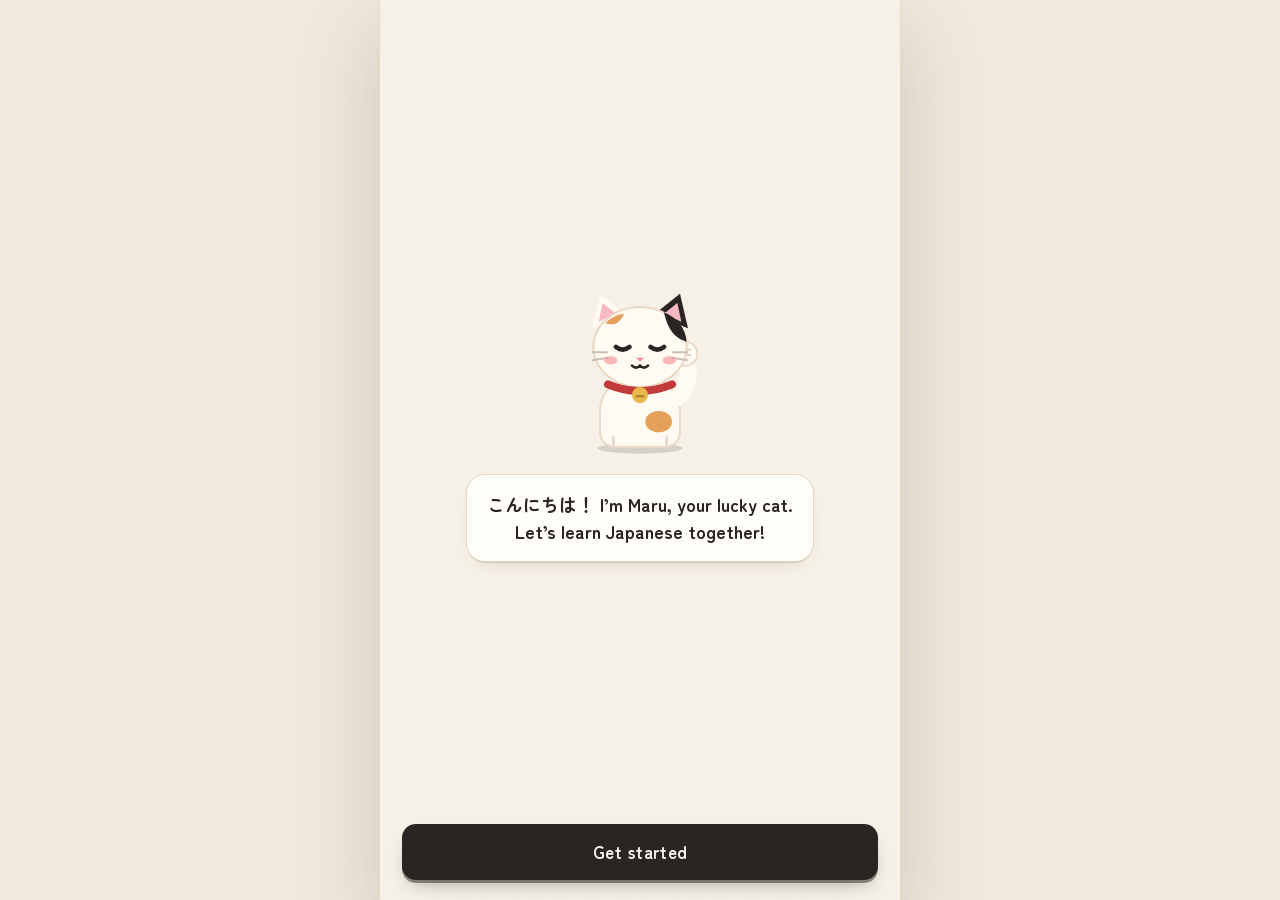
==== commit 6a65d82a: "Add a 32-lesson grammar course and AI-powered practice for all four skills Website: - Grammar course" ====
--- a/app/index.html
+++ b/app/index.html
@@ -34,11 +34,20 @@
   <script defer src="../assets/js/data/vocab.js"></script>
   <script defer src="../assets/js/data/phrases.js"></script>
   <script defer src="../assets/js/data/practice.js"></script>
+  <script defer src="../assets/js/data/course1.js"></script>
+  <script defer src="../assets/js/data/course2.js"></script>
+  <script defer src="../assets/js/data/course.js"></script>
+  <script defer src="../assets/js/data/stories.js"></script>
+  <script defer src="../assets/js/data/dialogues.js"></script>
+  <script defer src="../assets/js/shared/conjugate.js"></script>
+  <script defer src="../assets/js/shared/sakura-ai.js"></script>
 
   <script defer src="js/core.js"></script>
   <script defer src="js/course.js"></script>
   <script defer src="js/lesson.js"></script>
   <script defer src="js/screens.js"></script>
+  <script defer src="js/grammar.js"></script>
+  <script defer src="js/extras.js"></script>
   <script defer src="js/main.js"></script>
 </body>
 </html>
--- a/app/app.css
+++ b/app/app.css
@@ -65,7 +65,7 @@
 /* Floating tab bar with kanji */
 #tabbar {
   position: absolute; left: 14px; right: 14px; bottom: calc(10px + var(--safe-b)); z-index: 20;
-  display: grid; grid-template-columns: repeat(4, 1fr); height: 66px; padding: 6px; border-radius: 22px;
+  display: grid; grid-template-columns: repeat(5, 1fr); height: 66px; padding: 6px; border-radius: 22px;
   background: color-mix(in srgb, var(--card) 88%, transparent); backdrop-filter: blur(14px); -webkit-backdrop-filter: blur(14px);
   box-shadow: 0 0 0 1px var(--rule), 0 12px 30px -12px #5a3a2050;
 }
@@ -164,8 +164,8 @@
 .start-bubble small { font-size: 11px; opacity: .7; margin-left: 2px; }
 .start-bubble::after { content: ""; position: absolute; left: 50%; bottom: -5px; width: 10px; height: 10px; background: var(--ink); transform: translateX(-50%) rotate(45deg); }
 @keyframes bob { 50% { transform: translateY(-4px); } }
-.path-owl { position: absolute; pointer-events: none; }
-.path-owl .owl { width: 60px; }
+.path-mascot { position: absolute; pointer-events: none; }
+.path-mascot .mascot { width: 60px; }
 .path-end { text-align: center; padding: 40px 0 10px; color: var(--ink-2); position: relative; z-index: 1; }
 
 /* Hanko — the red seal used for stamps and feedback */
@@ -305,20 +305,25 @@
 .onboard { position: fixed; inset: 0; z-index: 150; display: flex; flex-direction: column; max-width: 520px; margin: 0 auto; background: var(--paper) var(--washi); padding: calc(20px + var(--safe-t)) 22px calc(20px + var(--safe-b)); }
 .ob-body { flex: 1; display: flex; flex-direction: column; align-items: center; justify-content: center; text-align: center; }
 .ob-row { display: flex; align-items: center; gap: 10px; align-self: stretch; }
-.ob-row .owl { width: 80px; flex: none; }
-.onboard .owl.big { width: 160px; }
+.ob-row .mascot { width: 80px; flex: none; }
+.onboard .mascot.big { width: 160px; }
 .speech-bubble { position: relative; margin-top: 18px; padding: 16px 20px; border-radius: 18px; background: var(--card); box-shadow: 0 0 0 1px var(--rule), var(--shadow); font-size: 18px; font-weight: 600; }
 .speech-bubble.left { margin: 0; text-align: left; }
 
-/* ── Owl ── */
-.owl { display: block; }
-.owl.big { width: 140px; margin: 0 auto; }
-.owl.mini { width: 66px; flex: none; }
-.owl.cheer, .owl.wave { animation: hop 1.4s ease-in-out infinite; }
-.owl.cheer .wing-l, .owl.wave .wing-r { transform-origin: 30px 80px; animation: flap .6s ease-in-out infinite alternate; }
-.owl.sad { width: 100px; margin: 0 auto 6px; filter: saturate(.6); }
+/* ── Maru the lucky cat ── */
+.mascot { display: block; overflow: visible; }
+.mascot.big { width: 140px; margin: 0 auto; }
+.mascot.mini { width: 66px; flex: none; }
+.mascot .face-sad { display: none; }
+.mascot.sad .face-sad { display: inline; }
+.mascot.sad .face-happy { display: none; }
+.mascot.sad { width: 100px; margin: 0 auto 6px; }
+.mascot.cheer { animation: hop 1.4s ease-in-out infinite; }
+.mascot .paw { transform-origin: 88px 86px; }
+.mascot.cheer .paw, .mascot.wave .paw { animation: beckon .55s ease-in-out infinite alternate; }
+.path-mascot .mascot .paw { animation: beckon 1.2s ease-in-out infinite alternate; }
 @keyframes hop { 50% { transform: translateY(-6px); } }
-@keyframes flap { to { transform: rotate(-30deg); } }
+@keyframes beckon { from { transform: rotate(8deg); } to { transform: rotate(-22deg); } }
 
 /* ── Lesson ── */
 .lesson { position: fixed; inset: 0; z-index: 120; display: flex; flex-direction: column; max-width: 520px; margin: 0 auto; background: var(--paper) var(--washi); padding-top: var(--safe-t); }
@@ -355,7 +360,7 @@
 .speaker:active, .speaker.pulse { transform: translateY(2px) scale(.97); }
 .listen-row { display: flex; justify-content: center; align-items: flex-end; padding: 18px 0; }
 .prompt-row { display: flex; align-items: center; gap: 12px; }
-.prompt-row .owl.mini { width: 76px; }
+.prompt-row .mascot.mini { width: 76px; }
 .bubble-prompt { flex: 1; padding: 14px 18px; border-radius: 20px; background: var(--card); box-shadow: 0 0 0 1px var(--rule), var(--shadow); }
 .bubble-prompt .jp { font-family: var(--mincho); font-size: 46px; line-height: 1.2; font-weight: 600; }
 .bubble-prompt .jp.small { font-family: var(--jp); font-size: 24px; font-weight: 500; }
@@ -418,6 +423,131 @@
 .tally dt { display: flex; align-items: center; gap: 8px; color: var(--ink-2); }
 .tally dt .ic { width: 18px; height: 18px; color: var(--gold); }
 .tally dd { margin: 0; font-family: var(--mincho); font-size: 20px; font-weight: 700; }
-.result-owl { margin: 6px auto 0; }
+.result-mascot { margin: 6px auto 0; }
 
 @media (prefers-reduced-motion: reduce) { *, *::before, *::after { animation: none !important; transition: none !important; } }
+
+/* ── Grammar tab ── */
+.gram-progress { display: flex; align-items: center; gap: 16px; margin-bottom: 4px; }
+.gram-progress b { display: block; font-size: 15px; margin-bottom: 8px; }
+.gram-progress .btn { min-height: 42px; }
+.unit-pill { font-family: var(--mincho); font-size: 13px; padding: 2px 9px; border-radius: 8px; background: var(--u); color: #fff; margin-right: 4px; vertical-align: 3px; }
+.gram-list { display: grid; gap: 8px; }
+.gram-row { display: flex; align-items: center; gap: 12px; padding: 12px 14px; border-radius: 16px; background: var(--card); box-shadow: 0 0 0 1px var(--rule), 0 2px 0 var(--rule); text-align: left; }
+.gram-row:active { transform: translateY(2px); }
+.gram-row.next { box-shadow: 0 0 0 2px var(--u), 0 3px 0 var(--u); }
+.gram-n { width: 38px; height: 38px; flex: none; display: grid; place-items: center; border-radius: 50%; font-weight: 700; color: var(--u); background: color-mix(in srgb, var(--u) 14%, transparent); }
+.gram-row.done .gram-n { background: var(--card); color: var(--beni); border: 2px solid var(--beni); font-family: var(--mincho); transform: rotate(-8deg); }
+.gram-text { flex: 1; min-width: 0; }
+.gram-text b { display: block; font-size: 15px; line-height: 1.35; }
+.gram-text small { display: block; color: var(--ink-2); font-size: 13px; line-height: 1.35; display: -webkit-box; -webkit-line-clamp: 2; -webkit-box-orient: vertical; overflow: hidden; }
+.chev { color: var(--ink-3); font-size: 22px; }
+
+/* full-screen panels (grammar reader, stories, chat…) */
+.panel-top { display: flex; align-items: center; gap: 10px; padding: 10px 14px; border-bottom: 1px solid var(--rule); }
+.panel-title { flex: 1; text-align: center; font-family: var(--mincho); font-size: 17px; }
+.panel-slot { width: 40px; }
+.panel-body { padding-bottom: calc(30px + var(--safe-b)); -webkit-user-select: text; user-select: text; }
+.gram-kicker { color: var(--u); font-weight: 700; font-size: 14px; margin-top: 10px; }
+.gram-title { font-size: 25px; line-height: 1.3; margin: 4px 0 8px; }
+.gram-h { font-size: 18px; font-family: var(--mincho); margin: 22px 0 10px; display: flex; align-items: center; gap: 8px; }
+.gram-h span { width: 30px; height: 30px; display: grid; place-items: center; border-radius: 8px; background: var(--u); color: #fff; font-size: 16px; }
+.formula { padding: 10px 14px; border-radius: 12px; border: 1.5px dashed var(--rule-2); background: var(--paper-2); margin-bottom: 8px; }
+.formula small { display: block; color: var(--ink-3); font-size: 11.5px; text-transform: uppercase; letter-spacing: .06em; font-weight: 700; }
+.formula b { font-size: 17px; }
+.gram p b { color: var(--sakura-d); }
+@media (prefers-color-scheme: dark) { .gram p b { color: #f3a3bb; } }
+.gram-table { overflow-x: auto; border-radius: 12px; box-shadow: 0 0 0 1px var(--rule); background: var(--card); }
+.gram-table table { border-collapse: collapse; width: 100%; font-size: 14px; }
+.gram-table th, .gram-table td { padding: 8px 10px; text-align: left; border-bottom: 1px solid var(--rule); white-space: nowrap; }
+.gram-table th { font-size: 12px; color: var(--ink-3); }
+.gram-ex { display: flex; gap: 12px; width: 100%; padding: 12px; margin-bottom: 8px; border-radius: 14px; background: var(--card); box-shadow: 0 0 0 1px var(--rule); text-align: left; }
+.gram-ex > span:last-child { display: flex; flex-direction: column; }
+.gram-ex-jp { font-size: 18px; font-weight: 700; }
+.gram-ex small { color: var(--ink-3); }
+.gram-ex em { font-style: normal; color: var(--ink-2); font-size: 14px; }
+.gram-mistake { padding: 10px 14px; border-radius: 12px; background: var(--paper-2); margin-bottom: 8px; }
+.gram-mistake .bad { color: var(--shu); text-decoration: line-through; }
+.gram-mistake .good { color: var(--matcha); font-weight: 700; }
+.gram-mistake small { color: var(--ink-2); }
+.gram-tip { display: flex; gap: 10px; align-items: flex-start; margin: 18px 0; padding: 12px; border-radius: 14px; background: var(--gold-soft); }
+.gram-tip .mascot { width: 54px; flex: none; }
+.gram-tip p { font-size: 14px; }
+
+/* stories, dialogues, questions */
+.mini-list { display: grid; gap: 8px; margin: 12px 0; }
+.mini-row { display: flex; align-items: center; gap: 12px; padding: 12px; border-radius: 14px; background: var(--card); box-shadow: 0 0 0 1px var(--rule); text-align: left; }
+.mini-row > span:first-child { width: 64px; flex: none; text-align: center; font-weight: 700; color: var(--sakura); font-size: 14px; }
+.mini-row > span:nth-child(2) { flex: 1; min-width: 0; }
+.mini-row b { display: block; }
+.mini-row small { color: var(--ink-2); font-size: 13px; }
+.story-head { text-align: center; margin: 10px 0 14px; }
+.story-head .story-jp { color: var(--sakura); font-size: 18px; font-weight: 700; }
+.story-head h1 { font-size: 24px; margin-bottom: 10px; }
+.s-line { display: flex; gap: 10px; align-items: flex-start; padding: 8px; border-radius: 12px; }
+.s-line.on { background: var(--sakura-soft); }
+.s-jp { font-size: 20px; line-height: 1.9; margin: 0; }
+.s-en { color: var(--ink-2); font-size: 14px; margin: 0; }
+.s-word { font: inherit; border-bottom: 1.5px dotted var(--rule-2); border-radius: 4px; }
+.s-word.on { background: color-mix(in srgb, var(--ai) 15%, transparent); color: var(--ai); }
+.word-card { position: sticky; bottom: 10px; margin-top: 10px; padding: 12px 16px; border-radius: 16px; background: var(--ink); color: var(--paper); box-shadow: 0 10px 30px #0004; z-index: 2; }
+.word-card b { font-size: 20px; }
+.word-card .muted { color: color-mix(in srgb, var(--paper) 70%, transparent); }
+.mq { margin-bottom: 16px; }
+.mq-opts { display: grid; grid-template-columns: 1fr 1fr; gap: 8px; margin-top: 8px; }
+.mq-opt { padding: 10px; border-radius: 12px; background: var(--card); box-shadow: 0 0 0 1.5px var(--rule), 0 2px 0 var(--rule); font-size: 15px; }
+.mq-opt.good { background: var(--matcha-soft); color: var(--matcha); box-shadow: 0 0 0 2px var(--matcha); }
+.mq-opt.bad { background: var(--shu-soft); color: var(--shu); box-shadow: 0 0 0 2px var(--shu); }
+.cast { display: flex; gap: 8px; justify-content: center; flex-wrap: wrap; margin: 6px 0 14px; }
+.cast span { padding: 4px 12px; border-radius: 99px; background: var(--sakura-soft); font-weight: 700; }
+.cast span.m { background: color-mix(in srgb, var(--ai) 15%, transparent); }
+.cast small { font-weight: 500; color: var(--ink-2); }
+.speaker.big { margin: 0 auto 10px; }
+.transcript { display: grid; gap: 8px; margin-top: 10px; }
+.t-line { padding: 10px 12px; border-radius: 14px; background: var(--sakura-soft); max-width: 88%; }
+.t-line.b { background: color-mix(in srgb, var(--ai) 12%, var(--card)); justify-self: end; }
+.t-line.on { box-shadow: 0 0 0 2px var(--sakura); }
+.t-line small { color: var(--ink-3); }
+.t-line em { display: block; font-style: normal; color: var(--ink-2); font-size: 13px; }
+
+/* speaking */
+.speak { padding-top: 16px; }
+.speak-jp { font-size: 28px; font-weight: 700; margin: 14px 0 4px; line-height: 1.4; }
+.speak-btns { margin: 18px 0; }
+.speaker.sm-slow { width: 48px; height: 48px; margin-left: 0; align-self: center; }
+.mic-btn { gap: 8px; }
+.mic-btn.rec { background: var(--shu); color: #fff; animation: rec 1.2s infinite; }
+@keyframes rec { 50% { box-shadow: 0 0 0 10px color-mix(in srgb, var(--shu) 25%, transparent); } }
+.heard { margin-top: 16px; padding: 10px; border-radius: 12px; background: var(--paper-2); }
+.heard small { color: var(--ink-3); }
+.heard div { font-size: 19px; font-weight: 700; }
+.speak-score { font-size: 18px; margin: 12px 0 6px; }
+.speak-score b { font-size: 30px; font-family: var(--mincho); }
+.speak-score.good b { color: var(--matcha); } .speak-score.ok b { color: var(--gold); } .speak-score.bad b { color: var(--shu); }
+
+/* chat with Claude */
+.chat-panel .panel-body { display: flex; flex-direction: column; padding-bottom: 0; }
+.chat-log { flex: 1; overflow-y: auto; display: flex; flex-direction: column; gap: 12px; padding: 10px 0; }
+.msg { display: flex; gap: 8px; align-items: flex-end; max-width: 92%; }
+.msg .mascot { width: 36px; flex: none; }
+.msg.me { align-self: flex-end; }
+.msg-b { padding: 10px 12px; border-radius: 16px 16px 16px 4px; background: var(--card); box-shadow: 0 0 0 1px var(--rule); font-size: 15px; }
+.msg.me .msg-b { background: var(--ink); color: var(--paper); border-radius: 16px 16px 4px 16px; box-shadow: none; }
+.msg-b p { margin: 0 0 4px; } .msg-b ul { margin: 4px 0; padding-left: 18px; }
+.msg-b small { display: block; color: var(--ink-3); } .msg-b em { display: block; font-style: normal; color: var(--ink-2); font-size: 14px; }
+.msg-b .speaker { margin-top: 6px; }
+.msg-b .fix { margin-top: 6px; padding: 6px 8px; border-radius: 8px; background: var(--gold-soft); color: var(--ink); font-size: 13px; }
+.msg-b.typing { display: flex; gap: 4px; }
+.msg-b.typing i { width: 7px; height: 7px; border-radius: 50%; background: var(--ink-3); animation: blink 1s infinite; }
+.msg-b.typing i:nth-child(2) { animation-delay: .2s; } .msg-b.typing i:nth-child(3) { animation-delay: .4s; }
+@keyframes blink { 50% { opacity: .3; } }
+.chat-hint { min-height: 8px; padding: 4px 0; display: flex; gap: 6px; align-items: center; flex-wrap: wrap; }
+.chip { padding: 6px 12px; border-radius: 99px; background: var(--paper-2); box-shadow: 0 0 0 1px var(--rule); font-size: 15px; }
+.chat-bar { display: flex; gap: 8px; align-items: center; padding: 8px 0 calc(10px + var(--safe-b)); border-top: 1px solid var(--rule); }
+.chat-bar form { flex: 1; display: flex; gap: 8px; }
+.chat-bar input { flex: 1; min-width: 0; min-height: 48px; padding: 0 14px; border-radius: 14px; border: 1.5px solid var(--rule-2); background: var(--card); color: var(--ink); font: inherit; font-size: 16px; }
+.chat-bar .btn { min-height: 48px; padding: 0 14px; }
+.settings .field input { min-height: 46px; padding: 0 12px; border-radius: 12px; border: 1.5px solid var(--rule-2); background: var(--card); color: var(--ink); font: inherit; font-size: 16px; }
+.mini-row > span.lv { width: 40px; height: 40px; flex: none; display: grid; place-items: center; border-radius: 50%; color: #fff; font-family: var(--mincho); font-size: 18px; background: var(--matcha); }
+.mini-row > span.lv2 { background: var(--ai); } .mini-row > span.lv3 { background: var(--sakura); }
+.mini-row > span:first-child:not(.lv) { width: 40px; color: var(--ai); }
